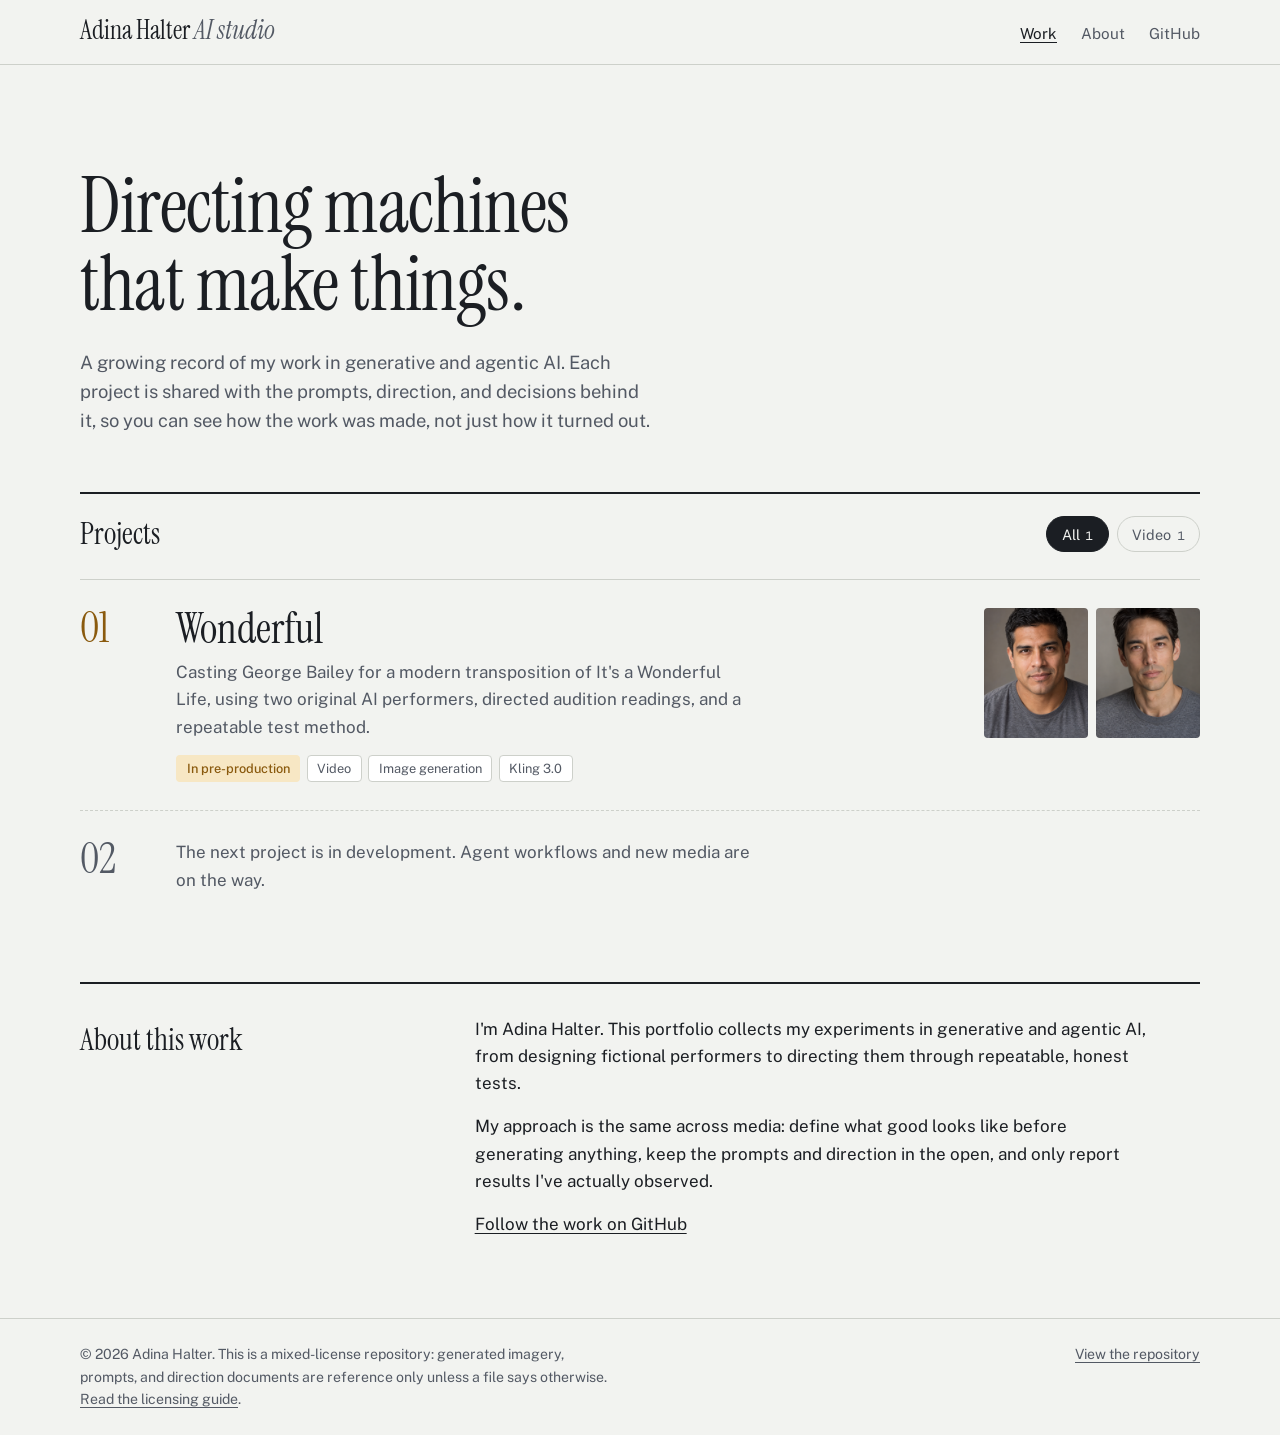
==== index.html @ 60f87af2 "finished Morgan's review, including second AI agent feedback.  corrected index.html and synopses" ====
<!DOCTYPE html>
<html lang="en">
<head>
<meta charset="utf-8">
<meta name="viewport" content="width=device-width, initial-scale=1, viewport-fit=cover">
<title>Adina Halter — Generative and agentic AI</title>
<meta name="description" content="A growing portfolio of generative and agentic AI work by Adina Halter, shared with the prompts, direction, and decisions behind each project.">
<meta name="color-scheme" content="light dark">
<link rel="preconnect" href="https://fonts.googleapis.com">
<link rel="preconnect" href="https://fonts.gstatic.com" crossorigin>
<link href="https://fonts.googleapis.com/css2?family=Instrument+Serif:ital@0;1&family=Public+Sans:wght@400;500;600&display=swap" rel="stylesheet">
<style>
:root {
  --paper: #F2F3F0;
  --paper-raised: #FFFFFF;
  --ink: #1B1E23;
  --graphite: #535964;
  --rule: #CDD0CA;
  --rule-strong: #1B1E23;
  --lamp: #E8B04B;
  --lamp-text: #8A5A0E;
  --lamp-wash: #F7E7C4;
  --night: #121A2B;
  --night-raised: #1C2640;
  --night-rule: #33405E;
  --snow: #EEF1F6;
  --snow-dim: #A9B3C6;
  --focus: #2F5BD3;
  --serif: "Instrument Serif", "Iowan Old Style", Georgia, serif;
  --sans: "Public Sans", "Segoe UI", system-ui, -apple-system, sans-serif;
  --measure: 68ch;
  box-sizing: border-box;
  padding-top: env(safe-area-inset-top, 0px);
  padding-bottom: env(safe-area-inset-bottom, 0px);
}
@media (prefers-color-scheme: dark) {
  :root {
    --paper: #15171B;
    --paper-raised: #1E2126;
    --ink: #ECEDEA;
    --graphite: #A3A8B1;
    --rule: #33373E;
    --rule-strong: #ECEDEA;
    --lamp-text: #F0C06A;
    --lamp-wash: #3A2C12;
    --night: #0B1120;
    --night-raised: #152036;
    --focus: #8AA8FF;
  }
}
/* The night surfaces stay dark in both themes, so they need the light focus colour in both */
.screen, dialog { --focus: #8AA8FF; }
*, *::before, *::after { box-sizing: inherit; }
html { scroll-padding-top: env(safe-area-inset-top, 0px); -webkit-text-size-adjust: 100%; }
body {
  margin: 0;
  background: var(--paper);
  color: var(--ink);
  font-family: var(--sans);
  font-size: 1.0625rem;
  line-height: 1.6;
}
img { max-width: 100%; display: block; }
a { color: inherit; text-decoration-thickness: 1px; text-underline-offset: 3px; }
a:hover { text-decoration-thickness: 2px; }
:focus-visible { outline: 3px solid var(--focus); outline-offset: 3px; border-radius: 2px; }
[tabindex="-1"]:focus { outline: none; }
button { font: inherit; color: inherit; cursor: pointer; }
.sr-only { position: absolute; width: 1px; height: 1px; overflow: hidden; clip: rect(0 0 0 0); white-space: nowrap; }
.skip { position: absolute; left: 1rem; top: -4rem; background: var(--ink); color: var(--paper); padding: .6rem 1rem; z-index: 10; }
.skip:focus { top: 1rem; }

.wrap { width: min(1120px, 100% - 2.5rem); margin-inline: auto; }

/* Masthead */
.masthead { border-bottom: 1px solid var(--rule); }
.masthead .wrap { display: flex; justify-content: space-between; align-items: baseline; gap: 1rem; padding-block: 1.1rem; flex-wrap: wrap; }
.brand { font-family: var(--serif); font-size: 1.6rem; line-height: 1; text-decoration: none; }
.brand span { color: var(--graphite); font-style: italic; }
.masthead nav { display: flex; gap: 1.5rem; font-size: .95rem; }
.masthead nav a { text-decoration: none; color: var(--graphite); }
.masthead nav a:hover, .masthead nav a[aria-current="page"] { color: var(--ink); text-decoration: underline; }

/* Index view */
.intro { padding-block: clamp(3rem, 8vw, 6.5rem) clamp(2rem, 5vw, 3.5rem); display: grid; grid-template-columns: minmax(0, 1fr); gap: 1.5rem; }
.intro h1 {
  font-family: var(--serif); font-weight: 400;
  font-size: clamp(2.6rem, 1.6rem + 4vw, 5.25rem); line-height: 1.02; letter-spacing: -0.01em;
  margin: 0; max-width: 16ch;
}
.intro p { margin: 0; max-width: 52ch; color: var(--graphite); font-size: 1.15rem; }

.toolbar { display: flex; justify-content: space-between; align-items: center; gap: 1rem; flex-wrap: wrap; border-top: 2px solid var(--rule-strong); padding-top: 1rem; }
.toolbar h2 { font-family: var(--serif); font-weight: 400; font-size: 1.9rem; margin: 0; }
.filters { display: flex; flex-wrap: wrap; gap: .5rem; }
.chip {
  border: 1px solid var(--rule); background: transparent; border-radius: 999px;
  padding: .35rem .9rem; font-size: .9rem; color: var(--graphite);
}
.chip:hover { border-color: var(--ink); color: var(--ink); }
.chip[aria-pressed="true"] { background: var(--ink); border-color: var(--ink); color: var(--paper); }
.chip .count { margin-left: .35rem; font-size: .82em; font-variant-numeric: tabular-nums; }

.entries { list-style: none; margin: 1.25rem 0 0; padding: 0; }
.entry { border-top: 1px solid var(--rule); }
.entry-row {
  position: relative;
  display: grid; grid-template-columns: 4.5rem minmax(0, 1fr) 15rem; gap: 1.5rem;
  padding: 1.75rem 0; align-items: start;
}
.entry-link { text-decoration: none; }
.entry-link::after { content: ""; position: absolute; inset: 0; }
.entry-link:focus-visible { outline: none; }
.entry-link:focus-visible::after { outline: 3px solid var(--focus); outline-offset: 4px; border-radius: 4px; }
.entry-num { font-family: var(--serif); font-size: 2.6rem; line-height: 1; color: var(--lamp-text); }
.entry h3 { overflow-wrap: break-word; hyphens: auto; font-family: var(--serif); font-weight: 400; font-size: clamp(1.9rem, 1.5rem + 1.5vw, 2.6rem); line-height: 1.05; margin: 0 0 .5rem; }
.entry-row:hover h3 { text-decoration: underline; text-decoration-thickness: 2px; text-underline-offset: 5px; }
.entry p { margin: 0; max-width: 58ch; color: var(--graphite); }
.tags { display: flex; flex-wrap: wrap; gap: .4rem; margin-top: .9rem; }
.tag { font-size: .8rem; padding: .15rem .6rem; border-radius: 4px; background: var(--paper-raised); border: 1px solid var(--rule); color: var(--graphite); }
.tag.status { background: var(--lamp-wash); border-color: transparent; color: var(--lamp-text); font-weight: 500; }
.entry-thumbs { display: flex; gap: .5rem; justify-content: flex-end; }
.entry-thumbs .thumb { width: 6.5rem; aspect-ratio: 4 / 5; border-radius: 4px; overflow: hidden; background: var(--night); }
.entry-thumbs img { width: 100%; height: 100%; object-fit: cover; }
.entry-open { grid-column: 2; font-size: .95rem; font-weight: 500; }

.entry.upcoming { border-top-style: dashed; }
.upcoming-inner { display: grid; grid-template-columns: 4.5rem minmax(0, 1fr); gap: 1.5rem; padding: 1.75rem 0 2.5rem; color: var(--graphite); }
.upcoming-inner .entry-num { color: var(--graphite); }
.empty { padding: 2.5rem 0; color: var(--graphite); border-top: 1px solid var(--rule); }

.about { border-top: 2px solid var(--rule-strong); margin-top: 3rem; padding-block: 2rem 4rem; display: grid; grid-template-columns: minmax(0, 1fr) minmax(0, 2fr); gap: 2rem; }
.about h2 { font-family: var(--serif); font-weight: 400; font-size: 1.9rem; margin: 0; }
.about p { margin: 0 0 1rem; max-width: var(--measure); }

/* Project view */
.screen { background: var(--night); color: var(--snow); position: relative; overflow: hidden; }
.screen::before {
  content: ""; position: absolute; inset: 0; pointer-events: none;
  background-image: radial-gradient(circle at 20% 30%, rgba(255,255,255,.55) 0 1px, transparent 1.5px),
                    radial-gradient(circle at 70% 60%, rgba(255,255,255,.4) 0 1px, transparent 1.5px),
                    radial-gradient(circle at 45% 80%, rgba(255,255,255,.3) 0 1px, transparent 1.5px);
  background-size: 180px 180px, 240px 240px, 310px 310px;
  /* .3 keeps all hero text at 4.5:1 or better even where it sits on a star dot */
  opacity: .3;
}
@media (prefers-reduced-motion: no-preference) {
  .screen::before { animation: snow 4s ease-out 1 forwards; }
  @keyframes snow { to { background-position: 8px 24px, -6px 30px, 4px 36px; } }
}
.screen .wrap { position: relative; }
.back { display: inline-flex; gap: .4rem; align-items: center; margin-top: 1.5rem; color: var(--snow-dim); text-decoration: none; font-size: .95rem; }
.back:hover { color: var(--snow); text-decoration: underline; }
.premiere { padding-block: clamp(2.5rem, 7vw, 5.5rem) clamp(2.5rem, 6vw, 4.5rem); max-width: 50rem; }
.premiere .status-line { color: var(--lamp); font-size: .95rem; margin: 0 0 1rem; }
.premiere h1 { font-family: var(--serif); font-weight: 400; font-size: clamp(3.5rem, 2rem + 8vw, 8.5rem); line-height: .92; margin: 0 0 1.25rem; letter-spacing: -0.015em; overflow-wrap: break-word; hyphens: auto; }
.premiere .logline { font-family: var(--serif); font-style: italic; font-size: clamp(1.35rem, 1.1rem + 1vw, 1.8rem); line-height: 1.3; margin: 0 0 1.25rem; max-width: 34ch; }
.premiere p { color: var(--snow-dim); max-width: 60ch; margin: 0; }
.actions { display: flex; flex-wrap: wrap; gap: .75rem; margin-top: 2rem; }
.btn { display: inline-flex; align-items: center; gap: .5rem; padding: .7rem 1.2rem; border-radius: 6px; text-decoration: none; font-weight: 500; font-size: .98rem; border: 1px solid transparent; }
.btn.primary { background: var(--lamp); color: #2A1B02; }
.btn.primary:hover { background: #F2C46C; text-decoration: none; }
.btn.ghost { border-color: var(--night-rule); color: var(--snow); }
.btn.ghost:hover { border-color: var(--snow-dim); text-decoration: none; }

.cast { padding-bottom: clamp(3rem, 7vw, 5rem); }
.cast-head { display: flex; justify-content: space-between; align-items: baseline; flex-wrap: wrap; gap: .5rem 1.5rem; border-top: 1px solid var(--night-rule); padding-top: 1.25rem; margin-bottom: 1.5rem; }
.cast-head h2 { font-family: var(--serif); font-weight: 400; font-size: 2rem; margin: 0; }
.cast-head p { margin: 0; color: var(--snow-dim); font-size: .95rem; max-width: 48ch; }
.performers { display: grid; grid-template-columns: repeat(auto-fit, minmax(min(100%, 20rem), 1fr)); gap: 1.5rem; }
.performer { background: var(--night-raised); border-radius: 10px; overflow: hidden; display: grid; grid-template-columns: 11rem minmax(0, 1fr); }
.performer-photo { background: #0A0F1B; border: 0; padding: 0; position: relative; min-height: 14rem; }
.performer-photo img { width: 100%; height: 100%; object-fit: cover; }
.performer-photo .enlarge { position: absolute; right: .5rem; bottom: .5rem; background: rgba(10,15,27,.8); color: var(--snow); font-size: .75rem; padding: .2rem .5rem; border-radius: 4px; }
.initials { width: 100%; height: 100%; display: grid; place-items: center; font-family: var(--serif); font-size: 3rem; color: var(--snow-dim); }
.performer-body { padding: 1.25rem 1.25rem 1.4rem; }
.performer-body h3 { font-family: var(--serif); font-weight: 400; font-size: 1.75rem; margin: 0; line-height: 1.1; }
.performer-body .desc { color: var(--snow-dim); font-size: .92rem; margin: .5rem 0 1rem; }
.performer-body .pf-label { margin: 0 0 .3rem; font-size: .85rem; color: var(--snow-dim); }
.performer-body .pf-objective { margin: 0; padding-left: .9rem; border-left: 2px solid var(--lamp); font-family: var(--serif); font-size: 1.15rem; line-height: 1.35; }
.performer-body .voice { font-size: .85rem; color: var(--snow-dim); margin: 1rem 0 0; }
.lock { display: inline-block; margin-top: .9rem; font-size: .78rem; padding: .15rem .55rem; border-radius: 4px; background: #3A2C12; color: var(--lamp); }

/* Paper sections inside a project */
.section { padding-block: clamp(3rem, 7vw, 5rem) 0; }
.section-head { display: grid; grid-template-columns: minmax(0, 1fr) minmax(0, 2fr); gap: 2rem; border-top: 2px solid var(--rule-strong); padding-top: 1.25rem; margin-bottom: 2rem; }
.section-head h2 { font-family: var(--serif); font-weight: 400; font-size: clamp(1.9rem, 1.5rem + 1.5vw, 2.5rem); line-height: 1.05; margin: 0; }
.section-head p { margin: 0; color: var(--graphite); max-width: var(--measure); }

.tests { display: grid; gap: 2.5rem; }
.test { display: grid; grid-template-columns: minmax(0, 1fr) minmax(0, 2fr); gap: 2rem; }
.test h3 { font-family: var(--serif); font-weight: 400; font-size: 1.6rem; margin: 0 0 .5rem; line-height: 1.1; }
.test-meta { color: var(--graphite); font-size: .92rem; }
.test-meta p { margin: 0 0 .75rem; }
.test-meta strong { color: var(--ink); font-weight: 600; }
.reading { background: var(--paper-raised); border: 1px solid var(--rule); border-radius: 10px; overflow: hidden; }
.switch { display: flex; border-bottom: 1px solid var(--rule); }
.switch button { flex: 1; background: transparent; border: 0; padding: .9rem 1rem; font-weight: 500; color: var(--graphite); border-bottom: 3px solid transparent; }
.switch button[aria-selected="true"] { color: var(--ink); border-bottom-color: var(--lamp-text); font-weight: 600; }
.switch button:hover { color: var(--ink); }
.panel { padding: 1.25rem 1.4rem 1.5rem; }
.panel:focus-visible { outline-offset: -3px; }
.panel .panel-label { margin: 0 0 .3rem; font-size: .85rem; color: var(--graphite); }
.panel .objective { font-family: var(--serif); font-size: 1.3rem; line-height: 1.3; margin: 0 0 1.25rem; }
.beats { list-style: none; margin: 0; padding: 0; }
.beats li { display: grid; grid-template-columns: 5.5rem minmax(0, 1fr); gap: 1rem; padding: .7rem 0; border-top: 1px solid var(--rule); font-size: .97rem; }
.beats .time { color: var(--lamp-text); font-variant-numeric: tabular-nums; font-weight: 500; }
.panel .watch { margin: 1rem 0 0; font-size: .92rem; color: var(--graphite); }
.panel .watch strong { color: var(--ink); }

.pipeline { list-style: none; margin: 0; padding: 0; display: grid; grid-template-columns: repeat(auto-fit, minmax(min(100%, 12rem), 1fr)); gap: 0; border: 1px solid var(--rule); border-radius: 10px; overflow: hidden; background: var(--paper-raised); }
.pipeline li { padding: 1.2rem 1.25rem; border-right: 1px solid var(--rule); position: relative; }
.pipeline li:last-child { border-right: 0; }
.pipeline .state { display: inline-flex; align-items: center; gap: .4rem; font-size: .82rem; font-weight: 500; margin-bottom: .5rem; }
.pipeline .dot { width: .6rem; height: .6rem; border-radius: 50%; border: 2px solid currentColor; }
.pipeline .done .state { color: var(--graphite); }
.pipeline .done .dot { background: currentColor; }
.pipeline .current .state { color: var(--lamp-text); }
.pipeline .current .dot { background: var(--lamp); border-color: var(--lamp); }
.pipeline .next .state { color: var(--graphite); }
.pipeline h3 { font-size: 1rem; font-weight: 600; margin: 0 0 .25rem; }
.pipeline p { margin: 0; font-size: .9rem; color: var(--graphite); }

.files { list-style: none; margin: 0; padding: 0; border-top: 1px solid var(--rule); }
.files li { border-bottom: 1px solid var(--rule); position: relative; display: grid; grid-template-columns: minmax(0, 1fr) auto; gap: 1rem; padding: 1rem 0; align-items: baseline; }
.file-link { text-decoration: none; }
.file-link::after { content: ""; position: absolute; inset: 0; }
.file-link:focus-visible { outline: none; }
.file-link:focus-visible::after { outline: 3px solid var(--focus); outline-offset: 2px; border-radius: 4px; }
.files li:hover .file-name { text-decoration: underline; }
.file-name { font-weight: 500; }
.file-desc { display: block; margin-bottom: 0; color: var(--graphite); font-size: .92rem; margin-top: .15rem; }
.file-type { font-size: .8rem; color: var(--graphite); border: 1px solid var(--rule); border-radius: 4px; padding: .1rem .5rem; white-space: nowrap; }

.note { margin-top: 2rem; padding: 1.1rem 1.25rem; border-left: 3px solid var(--lamp); background: var(--paper-raised); color: var(--graphite); font-size: .95rem; max-width: var(--measure); }
.note strong { color: var(--ink); }

.pager { display: flex; justify-content: space-between; gap: 1rem; flex-wrap: wrap; border-top: 1px solid var(--rule); margin-top: clamp(3rem, 7vw, 5rem); padding-block: 1.5rem 3rem; }
.pager a { text-decoration: none; }
.pager small { display: block; color: var(--graphite); font-size: .85rem; }
.pager span { font-family: var(--serif); font-size: 1.5rem; }
.pager a:hover span { text-decoration: underline; }

footer { border-top: 1px solid var(--rule); color: var(--graphite); font-size: .88rem; }
footer .wrap { padding-block: 1.5rem; display: flex; justify-content: space-between; gap: 1rem; flex-wrap: wrap; }
footer p { margin: 0; max-width: 60ch; }

/* Lightbox */
dialog { border: 0; padding: 0; background: var(--night); color: var(--snow); border-radius: 10px; max-width: min(56rem, 94vw); width: 100%; max-height: calc(100dvh - 2rem); overflow: auto; overscroll-behavior: contain; }
dialog::backdrop { background: rgba(6, 9, 16, .78); }
.lb { display: grid; grid-template-columns: minmax(0, 1fr) minmax(0, 1.1fr); }
.lb-img { background: #0A0F1B; min-height: 20rem; position: sticky; top: 0; align-self: start; }
.lb-img img { width: 100%; height: 100%; object-fit: contain; max-height: 80vh; }
/* The dialog is the only scroller at every size; a nested scroller is hard to reach by keyboard */
.lb-body { padding: 1.5rem 1.5rem 1.75rem; }
.lb-body h2 { font-family: var(--serif); font-weight: 400; font-size: 2rem; margin: 0 2.5rem .75rem 0; }
.lb-body h3 { font-size: .95rem; font-weight: 600; margin: 1.25rem 0 .4rem; }
.lb-body p { margin: 0; color: var(--snow-dim); font-size: .95rem; }
/* Sticky so Close stays in view while the dialog scrolls. Floated with a margin box of zero height
   (.75rem + 2.4rem - 3.15rem) so it takes no layout space. */
.lb-close { position: sticky; top: .75rem; float: right; margin: .75rem .75rem -3.15rem 0; z-index: 2; background: var(--night-raised); border: 1px solid var(--night-rule); color: var(--snow); border-radius: 6px; width: 2.4rem; height: 2.4rem; font-size: 1.3rem; line-height: 1; }

@media (max-width: 820px) {
  .entry-row { grid-template-columns: 3rem minmax(0, 1fr); }
  .entry-thumbs { grid-column: 2; justify-content: flex-start; }
  .entry-num { font-size: 2rem; }
  .upcoming-inner { grid-template-columns: 3rem minmax(0, 1fr); }
  .about, .section-head, .test { grid-template-columns: minmax(0, 1fr); gap: 1rem; }
  .lb { grid-template-columns: minmax(0, 1fr); }
  .lb-img img { max-height: 50vh; }
}
@media (max-width: 480px) {
  .performer { grid-template-columns: minmax(0, 1fr); }
  .performer-photo { aspect-ratio: 4 / 5; }
  .beats li { grid-template-columns: minmax(0, 1fr); gap: .15rem; }
  .masthead nav { gap: 1rem; }
}
@media (max-width: 820px), (max-height: 520px) {
  /* Stacked or short: the image scrolls away normally instead of covering the text */
  .lb-img { min-height: 0; position: static; }
}
@media (forced-colors: active) {
  .chip[aria-pressed="true"],
  .switch button[aria-selected="true"] { forced-color-adjust: none; background: Highlight; color: HighlightText; border-color: Highlight; }
  .switch button { border-bottom-color: Canvas; }
  .entry-link:focus-visible::after { outline-color: Highlight; }
}
@media (prefers-reduced-motion: no-preference) {
  .view-enter { animation: enter .45s ease-out; }
  @keyframes enter { from { opacity: 0; transform: translateY(8px); } to { opacity: 1; transform: none; } }
}
</style>
</head>
<body>
<a class="skip" href="#main">Skip to content</a>

<header class="masthead">
  <div class="wrap">
    <a class="brand" href="#/">Adina Halter <span>AI studio</span></a>
    <nav aria-label="Primary">
      <a href="#/" data-nav="work">Work</a>
      <a href="#/about" data-nav="about">About</a>
      <a href="https://github.com/haltersweb/generative-agentic-ai">GitHub</a>
    </nav>
  </div>
</header>

<main id="main" tabindex="-1"></main>
<p class="sr-only" aria-live="polite" id="filter-status"></p>

<footer>
  <div class="wrap">
    <p>&copy; <span id="year">2026</span> Adina Halter. This is a mixed-license repository: generated imagery, prompts, and direction documents are reference only unless a file says otherwise. <a href="https://github.com/haltersweb/generative-agentic-ai/blob/master/README-LICENSING-SECTION.md">Read the licensing guide</a>.</p>
    <p><a href="https://github.com/haltersweb/generative-agentic-ai">View the repository</a></p>
  </div>
</footer>

<dialog id="lightbox" aria-labelledby="lb-title">
  <button class="lb-close" id="lb-close" aria-label="Close">&times;</button>
  <div class="lb">
    <div class="lb-img" id="lb-img"></div>
    <div class="lb-body">
      <h2 id="lb-title"></h2>
      <p id="lb-desc"></p>
      <h3>Image prompt, condensed</h3>
      <p id="lb-prompt"></p>
      <h3>Status</h3>
      <p id="lb-status"></p>
    </div>
  </div>
</dialog>

<script>
/* ---------------------------------------------------------------
   Portfolio data. To add a project, append an object to PROJECTS.
   Only id, title, medium, summary, and status are required; every
   section of the project page renders only when its data exists.
---------------------------------------------------------------- */
const REPO = "https://github.com/haltersweb/generative-agentic-ai";
const RAW = "https://raw.githubusercontent.com/haltersweb/generative-agentic-ai/master/";
const BLOB = REPO + "/blob/master/";

const PROJECTS = [
  {
    id: "wonderful",
    title: "Wonderful",
    medium: ["Video"],
    tools: ["Image generation", "Kling 3.0"],
    status: "In pre-production",
    started: "September 2026",
    folder: "video/wonderful",
    summary: "Casting George Bailey for a modern transposition of It's a Wonderful Life, using two original AI performers, directed audition readings, and a repeatable test method.",
    logline: "Two invented actors. One impossible role. A casting process built to find out which one can actually act.",
    description: "I designed two fictional performers from scratch, generated their casting headshots, and wrote a director's audition packet that tests each man on the same two scenes: Potter's offer, and the night George breaks his children's models. The goal is to judge performance, not just a pretty frame.",
    castTitle: "The casting call",
    castNote: "Both performers are original fictional designs, not likenesses of real people. Their headshots are candidate references at age 40, and neither is locked yet.",
    performers: [
      {
        name: "Daniel Reyes",
        initials: "DR",
        image: "video/wonderful/daniel-reyes-headshot-v1.png",
        alt: "Casting headshot of Daniel Reyes, an AI-generated fictional performer. A man around 40 with warm medium-brown skin, short thick black hair greying at the temples, heavy dark brows, and dark brown eyes. He has light stubble and a faint closed-mouth smile, and looks straight at the camera. He wears a heather grey crew-neck T-shirt against a plain warm grey backdrop in soft, even light.",
        desc: "Compact and broad-chested, quick and magnetic. A credit union director who could have been a successful entrepreneur.",
        objective: "Let this man finally acknowledge what I am worth.",
        voice: "Middle-low pitch, forward resonance, quick conversational emphasis.",
        prompt: "Photorealistic casting headshot, 85mm at eye level, soft daylight, warm grey backdrop, apparent age exactly 40. Warm medium-brown skin, close-set dark eyes, slightly bent nose, square jaw, silver starting at the temples, one deeper smile crease. Unretouched, a unique invented person."
      },
      {
        name: "Adrian Shaw",
        initials: "AS",
        image: "video/wonderful/adrian-shaw-headshot-v1.png",
        alt: "Casting headshot of Adrian Shaw, an AI-generated fictional performer. A lean man around 40 with light olive skin, high cheekbones, and a narrow, angular jaw with light stubble. His dark hair is tousled and swept back, with a few grey strands at the temples. He has brown almond-shaped eyes under straight dark brows and a neutral, closed-mouth expression. He wears a heather grey crew-neck sweater against a plain grey backdrop in soft, even light.",
        desc: "Lean, with a long neck and contained restless intelligence. A man who expected to become an architect.",
        objective: "Let this offer reopen the future I thought was gone.",
        voice: "Middle pitch, precise consonants, compressed phrase endings when holding back.",
        prompt: "Photorealistic casting headshot, 85mm at eye level, soft daylight, warm grey backdrop, apparent age exactly 40. Light olive skin, high cheekbones, almond eyes under straight brows, subtly uneven angular jaw, stubborn crown, sparse silver at the temples. Attractive but ordinary, never model-perfect."
      }
    ],
    tests: [
      {
        title: "Potter's offer",
        length: "About 60 seconds",
        setting: "George at 34, a glass conference room in daylight. Potter is an off-camera reader; only his hand enters the frame.",
        question: "Does George accept in his head before the handshake, and can his first refusal come before he can explain it?",
        readings: [
          {
            performer: "Daniel Reyes",
            objective: "Let this man finally acknowledge what I am worth.",
            beats: [
              ["0–12s", "Reads the salary twice. A held breath releases. His shoulders settle before the smile arrives."],
              ["12–28s", "Enjoys the offer openly. The near-laugh is involuntary; for a moment he speaks as Potter's equal."],
              ["28–42s", "Asks about Bailey as a practical detail, not a trap. Starts to answer, swallows it, asks for a day."],
              ["42–52s", "Takes the hand with ordinary confidence. The smile drains while contact holds. The first no surprises him."],
              ["52–60s", "The refusals gather speed before conviction catches up."]
            ],
            watch: "Pleasure at being valued, without turning smug. It fails if he's suspicious of Potter from the start."
          },
          {
            performer: "Adrian Shaw",
            objective: "Let this offer reopen the future I thought was gone.",
            beats: [
              ["0–12s", "Reads the figure and goes still for one beat. His eyes lift toward the view, then return."],
              ["12–28s", "At the mention of travel his attention drifts; he's imagining movement. Real delight, not calculation."],
              ["28–42s", "The question about Bailey comes fast, hoping for a solution. The request to talk to Mary is sincere."],
              ["42–52s", "Takes the hand already anticipating the next step. The first no escapes him."],
              ["52–60s", "Holds the hand a fraction too long. The refusals tumble over each other."]
            ],
            watch: "Pleasure has to reach his body. It fails if the offer stays intellectual or the handshake plays as horror."
          }
        ]
      },
      {
        title: "The models",
        length: "50 to 55 seconds",
        setting: "George at 40 on Christmas Eve, just after a hard phone call. A warm living room, one static take, the children off camera.",
        question: "Can his anger become frightening, and can he see its cost in his children's faces without asking us to forgive him?",
        readings: [
          {
            performer: "Daniel Reyes",
            objective: "Make the demands stop for one moment.",
            beats: [
              ["0–9s", "Turns toward the piano too quickly. The second command is far louder than the room needs."],
              ["9–20s", "Raises the newel knob, catches himself late, and sets it down with too much care."],
              ["20–29s", "Clears the shelf of models in one fast sweep, a movement his practical body rarely allows."],
              ["29–42s", "Turns back as if to speak, sees a child's face, and finds nothing to say."],
              ["42–55s", "Takes his coat without meeting Mary's eyes. His apology runs out of breath. He leaves."]
            ],
            watch: "The capable man becomes someone whose next move is uncertain. No self-pity, no rueful charm."
          },
          {
            performer: "Adrian Shaw",
            objective: "Stop the room from exposing the distance between my life and the life I imagined.",
            beats: [
              ["0–9s", "Tries to hold still through the piano. His breath shortens, then the command breaks out at Janie."],
              ["9–20s", "Lifts the knob on an ugly impulse, sees what's in his hand, and sets it down. No clean self-control."],
              ["20–29s", "His eyes find the tower for less than a second. Then the whole shelf goes, with sudden force."],
              ["29–42s", "Watches a fragment settle, looks up, and meets the children's silence. His jaw loosens."],
              ["42–55s", "Attempts a precise apology and can't sustain it. His voice thins on Janie's name. He leaves."]
            ],
            watch: "The danger stays immediate, never tastefully sad. Shame arrives only after the damage."
          }
        ]
      }
    ],
    pipeline: [
      { stage: "Script and concept", state: "done", note: "Modern transposition, director's draft." },
      { stage: "Performer design", state: "done", note: "Two original candidates, headshots at 40." },
      { stage: "Audition direction", state: "done", note: "Four directed readings, adapted for Kling 3.0." },
      { stage: "Age references", state: "current", note: "Age-34 stills for the Potter scene." },
      { stage: "Rendered auditions", state: "next", note: "Three takes per candidate, reviewed side by side." }
    ],
    files: [
      { name: "Audition packet", path: "video/wonderful/audition-packet.md", type: "Markdown", desc: "Full direction for both tests, both performers, and the review questions." },
      { name: "Audition packet for Kling 3.0", path: "video/wonderful/updated-audition-packet-for-Kling-3.md", type: "Markdown", desc: "The same tests rebuilt as image-to-video prompts with settings and reference plans." },
      { name: "Headshot prompts", path: "video/wonderful/headshot-prompts.md", type: "Markdown", desc: "The complete image prompts used to design each performer." },
      { name: "Daniel Reyes headshot", path: "video/wonderful/daniel-reyes-headshot-v1.png", type: "PNG", desc: "Candidate reference, version 1." },
      { name: "Adrian Shaw headshot", path: "video/wonderful/adrian-shaw-headshot-v1.png", type: "PNG", desc: "Candidate reference, version 1." }
    ],
    honesty: "No voice or moving performance has been generated yet. The readings above are direction I've written for the performers, not results I've observed. I'll record what actually happens once the auditions are rendered."
  }
];

/* --------------------------- Helpers --------------------------- */
const main = document.getElementById("main");
const esc = s => String(s).replace(/[&<>"']/g, c => ({ "&": "&amp;", "<": "&lt;", ">": "&gt;", '"': "&quot;", "'": "&#39;" }[c]));
const num = i => String(i + 1).padStart(2, "0");
/* "0–12s" is read as "0 dash 12 s" by some screen readers; give them words */
const spokenTime = t => {
  const m = String(t).match(/^(\d+)\s*[–-]\s*(\d+)\s*s$/);
  return m ? `${m[1]} to ${m[2]} seconds` : t;
};
let lastProjectId = null;
let activeFilter = "All";

/* Images load from the repo when hosted on GitHub Pages, fall back to
   raw.githubusercontent.com when opened locally, then to initials. */
function photo(p, cls = "") {
  return `<img class="${cls}" src="${esc(p.image)}" alt="${esc(p.alt || `Casting headshot of ${p.name}, an AI-generated fictional performer`)}" loading="lazy" decoding="async"
    data-raw="${esc(RAW + p.image)}" data-initials="${esc(p.initials)}" onerror="imgFallback(this)">`;
}
function imgFallback(img) {
  if (img.dataset.raw && img.src !== img.dataset.raw) { img.src = img.dataset.raw; img.dataset.raw = ""; return; }
  const d = document.createElement("div");
  d.className = "initials"; d.setAttribute("aria-hidden", "true"); d.textContent = img.dataset.initials || "";
  img.replaceWith(d);
}

/* ------------------------- Index view -------------------------- */
function renderIndex(focusTarget) {
  const media = ["All", ...new Set(PROJECTS.flatMap(p => p.medium))];
  const list = PROJECTS.map((p, i) => ({ p, i })).filter(({ p }) => activeFilter === "All" || p.medium.includes(activeFilter));

  main.innerHTML = `
    <div class="view-enter">
      <section class="wrap intro" aria-labelledby="intro-title">
        <h1 id="intro-title" tabindex="-1">Directing machines that make things.</h1>
        <p>A growing record of my work in generative and agentic AI. Each project is shared with the prompts, direction, and decisions behind it, so you can see how the work was made, not just how it turned out.</p>
      </section>

      <section class="wrap" aria-labelledby="work-title" id="work">
        <div class="toolbar">
          <h2 id="work-title">Projects</h2>
          <div class="filters" role="group" aria-label="Filter projects by medium">
            ${media.map(m => {
              const n = m === "All" ? PROJECTS.length : PROJECTS.filter(p => p.medium.includes(m)).length;
              return `<button class="chip" data-filter="${esc(m)}" aria-pressed="${m === activeFilter}">${esc(m)}<span class="count"><span class="sr-only">, </span>${n}<span class="sr-only"> ${n === 1 ? "project" : "projects"}</span></span></button>`;
            }).join("")}
          </div>
        </div>
        ${list.length ? `<ol class="entries" role="list">
          ${list.map(({ p, i }) => `
            <li class="entry">
              <div class="entry-row">
                <span class="entry-num" aria-hidden="true">${num(i)}</span>
                <div>
                  <h3><a class="entry-link" href="#/project/${esc(p.id)}">${esc(p.title)}</a></h3>
                  <p>${esc(p.summary)}</p>
                  <div class="tags">
                    <span class="tag status">${esc(p.status)}</span>
                    ${p.medium.map(m => `<span class="tag">${esc(m)}</span>`).join("")}
                    ${(p.tools || []).map(t => `<span class="tag">${esc(t)}</span>`).join("")}
                  </div>
                </div>
                ${p.performers ? `<div class="entry-thumbs" aria-hidden="true">${p.performers.slice(0, 2).map(pf => `<div class="thumb">${photo(pf)}</div>`).join("")}</div>` : "<div></div>"}
              </div>
            </li>`).join("")}
          ${activeFilter === "All" ? `
            <li class="entry upcoming">
              <div class="upcoming-inner">
                <span class="entry-num" aria-hidden="true">${num(PROJECTS.length)}</span>
                <p>The next project is in development. Agent workflows and new media are on the way.</p>
              </div>
            </li>` : ""}
        </ol>` : `<p class="empty">Nothing in this medium yet. <button class="chip" data-filter="All">Show all projects</button></p>`}
      </section>

      <section class="wrap about" id="about" aria-labelledby="about-title">
        <h2 id="about-title">About this work</h2>
        <div>
          <p>I'm Adina Halter. This portfolio collects my experiments in generative and agentic AI, from designing fictional performers to directing them through repeatable, honest tests.</p>
          <p>My approach is the same across media: define what good looks like before generating anything, keep the prompts and direction in the open, and only report results I've actually observed.</p>
          <p><a href="${REPO}">Follow the work on GitHub</a></p>
        </div>
      </section>
    </div>`;

  main.querySelectorAll("[data-filter]").forEach(b => b.addEventListener("click", () => {
    activeFilter = b.dataset.filter;
    renderIndex("filter");
    const shown = activeFilter === "All" ? PROJECTS.length : PROJECTS.filter(p => p.medium.includes(activeFilter)).length;
    document.getElementById("filter-status").textContent =
      `${activeFilter === "All" ? "All projects" : activeFilter}: ${shown} ${shown === 1 ? "project" : "projects"} shown`;
  }));

  document.title = "Adina Halter — Generative and agentic AI";
  setNav(focusTarget === "about" ? "about" : "work");
  if (focusTarget === "filter") {
    const btn = main.querySelector(`[data-filter="${CSS.escape(activeFilter)}"]`);
    if (btn) btn.focus();
  } else if (focusTarget === "return") {
    const from = lastProjectId && main.querySelector(`.entry-link[href="#/project/${CSS.escape(lastProjectId)}"]`);
    if (from) {
      from.focus({ preventScroll: true });
      from.closest(".entry").scrollIntoView({ block: "center" });
    } else {
      window.scrollTo(0, 0);
      document.getElementById("intro-title").focus({ preventScroll: true });
    }
  } else if (focusTarget === "about") {
    document.getElementById("about").scrollIntoView();
    document.getElementById("about-title").setAttribute("tabindex", "-1");
    document.getElementById("about-title").focus({ preventScroll: true });
  }
}

/* ------------------------ Project view ------------------------- */
function renderProject(p) {
  lastProjectId = p.id;
  const i = PROJECTS.indexOf(p);
  const prev = PROJECTS[i - 1], next = PROJECTS[i + 1];

  main.innerHTML = `
    <article class="view-enter" aria-labelledby="project-title">
      <div class="screen">
        <div class="wrap">
          <a class="back" href="#/"><span aria-hidden="true">&larr;</span> All projects</a>
          <header class="premiere">
            <p class="status-line">Project ${num(i)}, ${esc(p.status.toLowerCase())}${p.started ? `, started ${esc(p.started)}` : ""}</p>
            <h1 id="project-title" tabindex="-1">${esc(p.title)}</h1>
            ${p.logline ? `<p class="logline">${esc(p.logline)}</p>` : ""}
            <p>${esc(p.description || p.summary)}</p>
            <div class="actions">
              ${p.tests ? `<a class="btn primary" href="#auditions" data-scroll>See the auditions</a>` : ""}
              ${p.folder ? `<a class="btn ghost" href="${REPO}/tree/master/${esc(p.folder)}">Browse the files on GitHub</a>` : ""}
            </div>
          </header>

          ${p.performers ? `
          <section class="cast" aria-labelledby="cast-title">
            <div class="cast-head">
              <h2 id="cast-title">${esc(p.castTitle || "Cast")}</h2>
              ${p.castNote ? `<p>${esc(p.castNote)}</p>` : ""}
            </div>
            <div class="performers">
              ${p.performers.map((pf, k) => `
                <div class="performer">
                  <button class="performer-photo" data-lightbox="${k}" aria-label="Enlarge headshot and prompt for ${esc(pf.name)}">
                    ${photo(pf)}<span class="enlarge" aria-hidden="true">Enlarge</span>
                  </button>
                  <div class="performer-body">
                    <h3>${esc(pf.name)}</h3>
                    ${pf.alt ? `<p class="sr-only">${esc(pf.alt)}</p>` : ""}
                    <p class="desc">${esc(pf.desc)}</p>
                    <p class="pf-label">Objective</p>
                    <p class="pf-objective">${esc(pf.objective)}</p>
                    ${pf.voice ? `<p class="voice">Proposed voice: ${esc(pf.voice.charAt(0).toLowerCase() + pf.voice.slice(1))}</p>` : ""}
                    <span class="lock">Candidate, not final</span>
                  </div>
                </div>`).join("")}
            </div>
          </section>` : ""}
        </div>
      </div>

      <div class="wrap">
        ${p.tests ? `
        <section class="section" id="auditions" aria-labelledby="auditions-title">
          <div class="section-head">
            <h2 id="auditions-title">The auditions</h2>
            <p>Both performers get the same scenes, camera, light, and timing, so the only variable is the performance. Switch between them to compare how each one is directed.</p>
          </div>
          <div class="tests">
            ${p.tests.map((t, ti) => `
              <div class="test">
                <div class="test-meta">
                  <h3>${esc(t.title)}</h3>
                  <p>${esc(t.length)}</p>
                  <p>${esc(t.setting)}</p>
                  <p><strong>What we're testing:</strong> ${esc(t.question)}</p>
                </div>
                <div class="reading">
                  <div class="switch" role="tablist" aria-label="${esc(t.title)} readings">
                    ${t.readings.map((r, ri) => `<button role="tab" id="tab-${ti}-${ri}" aria-controls="panel-${ti}-${ri}" aria-selected="${ri === 0}" tabindex="${ri === 0 ? 0 : -1}">${esc(r.performer)}</button>`).join("")}
                  </div>
                  ${t.readings.map((r, ri) => `
                    <div class="panel" role="tabpanel" id="panel-${ti}-${ri}" aria-labelledby="tab-${ti}-${ri}" tabindex="0" ${ri === 0 ? "" : "hidden"}>
                      <p class="panel-label">Objective for ${esc(r.performer)}</p>
                      <p class="objective">${esc(r.objective)}</p>
                      <ol class="beats" role="list">
                        ${r.beats.map(([time, text]) => `<li><span class="time"><span aria-hidden="true">${esc(time)}</span><span class="sr-only">${esc(spokenTime(time))}</span></span><span>${esc(text)}</span></li>`).join("")}
                      </ol>
                      ${r.watch ? `<p class="watch"><strong>Watch for:</strong> ${esc(r.watch)}</p>` : ""}
                    </div>`).join("")}
                </div>
              </div>`).join("")}
          </div>
          ${p.honesty ? `<p class="note"><strong>Where this stands:</strong> ${esc(p.honesty)}</p>` : ""}
        </section>` : ""}

        ${p.pipeline ? `
        <section class="section" aria-labelledby="progress-title">
          <div class="section-head">
            <h2 id="progress-title">Progress</h2>
            <p>What's finished, what's underway, and what comes next.</p>
          </div>
          <ol class="pipeline" role="list">
            ${p.pipeline.map(s => `
              <li class="${esc(s.state)}">
                <span class="state"><span class="dot" aria-hidden="true"></span>${s.state === "done" ? "Done" : s.state === "current" ? "In progress" : "Up next"}</span>
                <h3>${esc(s.stage)}</h3>
                <p>${esc(s.note)}</p>
              </li>`).join("")}
          </ol>
        </section>` : ""}

        ${p.files ? `
        <section class="section" aria-labelledby="files-title">
          <div class="section-head">
            <h2 id="files-title">Process files</h2>
            <p>The working documents behind this project, open on GitHub. They're shared for reference; please check the licensing guide before reusing anything.</p>
          </div>
          <ul class="files" role="list">
            ${p.files.map(f => `
              <li>
                <div>
                  <a class="file-link" href="${BLOB}${esc(f.path)}"><span class="file-name">${esc(f.name)}</span><span class="sr-only">, ${esc(f.type)}</span></a>
                  <p class="file-desc">${esc(f.desc)}</p>
                </div>
                <span class="file-type" aria-hidden="true">${esc(f.type)}</span>
              </li>`).join("")}
          </ul>
        </section>` : ""}

        <nav class="pager" aria-label="More projects">
          ${prev ? `<a href="#/project/${esc(prev.id)}"><small>Previous project</small><span>${esc(prev.title)}</span></a>` : `<a href="#/"><small>Back to</small><span>All projects</span></a>`}
          ${next ? `<a href="#/project/${esc(next.id)}" style="text-align:right"><small>Next project</small><span>${esc(next.title)}</span></a>` : `<a href="${REPO}" style="text-align:right"><small>More on the way</small><span>Follow on GitHub</span></a>`}
        </nav>
      </div>
    </article>`;

  /* Tabs with arrow-key support */
  main.querySelectorAll('[role="tablist"]').forEach(list => {
    const tabs = [...list.querySelectorAll('[role="tab"]')];
    const select = t => {
      tabs.forEach(x => {
        const on = x === t;
        x.setAttribute("aria-selected", on); x.tabIndex = on ? 0 : -1;
        document.getElementById(x.getAttribute("aria-controls")).hidden = !on;
      });
    };
    tabs.forEach((t, k) => {
      t.addEventListener("click", () => select(t));
      t.addEventListener("keydown", e => {
        let n;
        if (e.key === "ArrowRight") n = tabs[(k + 1) % tabs.length];
        else if (e.key === "ArrowLeft") n = tabs[(k - 1 + tabs.length) % tabs.length];
        else if (e.key === "Home") n = tabs[0];
        else if (e.key === "End") n = tabs[tabs.length - 1];
        else return;
        e.preventDefault();
        select(n); n.focus();
      });
    });
  });

  main.querySelectorAll("[data-scroll]").forEach(a => a.addEventListener("click", e => {
    e.preventDefault();
    const target = document.getElementById(a.getAttribute("href").slice(1));
    const heading = target.querySelector("h2") || target;
    heading.tabIndex = -1;
    target.scrollIntoView({ behavior: matchMedia("(prefers-reduced-motion: reduce)").matches ? "auto" : "smooth" });
    heading.focus({ preventScroll: true });
  }));

  main.querySelectorAll("[data-lightbox]").forEach(b => b.addEventListener("click", () => openLightbox(p.performers[+b.dataset.lightbox], b)));

  document.title = `${p.title} — Adina Halter`;
  setNav("work");
  window.scrollTo(0, 0);
  document.getElementById("project-title").focus({ preventScroll: true });
}

/* -------------------------- Lightbox --------------------------- */
const lb = document.getElementById("lightbox");
let lbReturn = null;
function openLightbox(pf, opener) {
  lbReturn = opener;
  document.getElementById("lb-img").innerHTML = photo(pf);
  document.getElementById("lb-title").textContent = pf.name;
  document.getElementById("lb-desc").textContent = pf.desc;
  document.getElementById("lb-prompt").textContent = pf.prompt || "";
  document.getElementById("lb-status").textContent = "An original fictional AI performer. This headshot is a candidate reference and has not been approved as a final identity.";
  lb.showModal();
}
document.getElementById("lb-close").addEventListener("click", () => lb.close());
lb.addEventListener("click", e => { if (e.target === lb) lb.close(); });
lb.addEventListener("close", () => { if (lbReturn) lbReturn.focus(); });

/* --------------------------- Router ---------------------------- */
function setNav(which) {
  document.querySelectorAll("[data-nav]").forEach(a => {
    if (a.dataset.nav === which) a.setAttribute("aria-current", "page"); else a.removeAttribute("aria-current");
  });
}
let firstRoute = true;
function route() {
  const hash = location.hash || "#/";
  /* In-page anchors (#main, #auditions) are not routes. Without this, the skip link
     re-rendered the index and threw the reader off the project page. */
  if (!hash.startsWith("#/")) { if (firstRoute) renderIndex(); return; }
  const m = hash.match(/^#\/project\/([\w-]+)/);
  if (m) {
    const p = PROJECTS.find(x => x.id === m[1]);
    if (p) return renderProject(p);
  }
  if (hash === "#/about") return renderIndex("about");
  renderIndex(firstRoute ? undefined : "return");
}
window.addEventListener("hashchange", () => { firstRoute = false; route(); });
document.querySelector(".skip").addEventListener("click", e => {
  e.preventDefault();
  main.focus();
});
document.getElementById("year").textContent = new Date().getFullYear();
route();
</script>
</body>
</html>
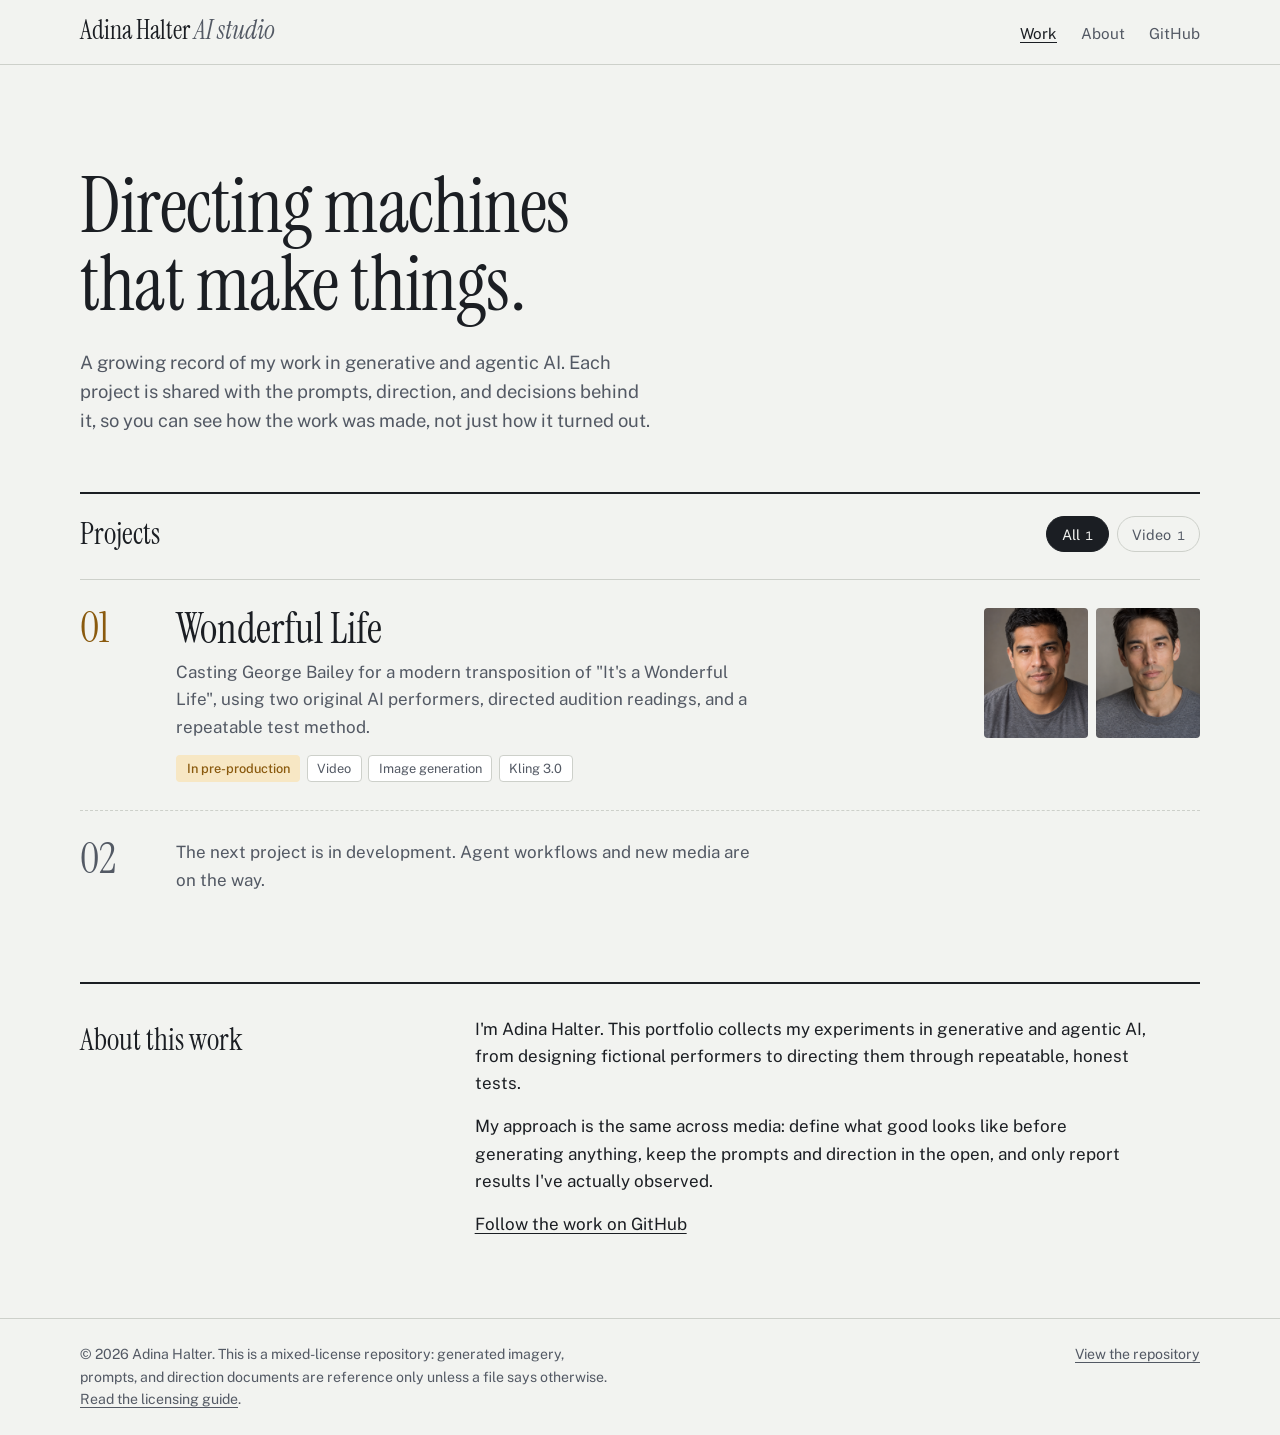
==== commit 3a6ad733: "fixed more text" ====
--- a/index.html
+++ b/index.html
@@ -343,15 +343,15 @@
 const PROJECTS = [
   {
     id: "wonderful",
-    title: "Wonderful",
+    title: "Wonderful Life",
     medium: ["Video"],
     tools: ["Image generation", "Kling 3.0"],
     status: "In pre-production",
     started: "September 2026",
     folder: "video/wonderful",
-    summary: "Casting George Bailey for a modern transposition of It's a Wonderful Life, using two original AI performers, directed audition readings, and a repeatable test method.",
-    logline: "Two invented actors. One impossible role. A casting process built to find out which one can actually act.",
-    description: "I designed two fictional performers from scratch, generated their casting headshots, and wrote a director's audition packet that tests each man on the same two scenes: Potter's offer, and the night George breaks his children's models. The goal is to judge performance, not just a pretty frame.",
+    summary: "Casting George Bailey for a modern transposition of \"It's a Wonderful Life\", using two original AI performers, directed audition readings, and a repeatable test method.",
+    logline: "Two invented actors. One difficult role in the holiday classic \"It's a Wonderful Life\". A casting process built to find out which one can nail it.",
+    description: "My agentic casting director, Eva, designed two fictional performers from scratch, generated their casting headshots, and wrote a director's audition packet that tests each man on the same two scenes: Potter's offer, and the night George breaks his children's models. The goal is to judge performance, not just a pretty frame.",
     castTitle: "The casting call",
     castNote: "Both performers are original fictional designs, not likenesses of real people. Their headshots are candidate references at age 40, and neither is locked yet.",
     performers: [
@@ -361,7 +361,7 @@
         image: "video/wonderful/daniel-reyes-headshot-v1.png",
         alt: "Casting headshot of Daniel Reyes, an AI-generated fictional performer. A man around 40 with warm medium-brown skin, short thick black hair greying at the temples, heavy dark brows, and dark brown eyes. He has light stubble and a faint closed-mouth smile, and looks straight at the camera. He wears a heather grey crew-neck T-shirt against a plain warm grey backdrop in soft, even light.",
         desc: "Compact and broad-chested, quick and magnetic. A credit union director who could have been a successful entrepreneur.",
-        objective: "Let this man finally acknowledge what I am worth.",
+        objective: "Wants the world to acknowledge his value.",
         voice: "Middle-low pitch, forward resonance, quick conversational emphasis.",
         prompt: "Photorealistic casting headshot, 85mm at eye level, soft daylight, warm grey backdrop, apparent age exactly 40. Warm medium-brown skin, close-set dark eyes, slightly bent nose, square jaw, silver starting at the temples, one deeper smile crease. Unretouched, a unique invented person."
       },
@@ -371,7 +371,7 @@
         image: "video/wonderful/adrian-shaw-headshot-v1.png",
         alt: "Casting headshot of Adrian Shaw, an AI-generated fictional performer. A lean man around 40 with light olive skin, high cheekbones, and a narrow, angular jaw with light stubble. His dark hair is tousled and swept back, with a few grey strands at the temples. He has brown almond-shaped eyes under straight dark brows and a neutral, closed-mouth expression. He wears a heather grey crew-neck sweater against a plain grey backdrop in soft, even light.",
         desc: "Lean, with a long neck and contained restless intelligence. A man who expected to become an architect.",
-        objective: "Let this offer reopen the future I thought was gone.",
+        objective: "Wants a life that feels commensurate with his promise.",
         voice: "Middle pitch, precise consonants, compressed phrase endings when holding back.",
         prompt: "Photorealistic casting headshot, 85mm at eye level, soft daylight, warm grey backdrop, apparent age exactly 40. Light olive skin, high cheekbones, almond eyes under straight brows, subtly uneven angular jaw, stubborn crown, sparse silver at the temples. Attractive but ordinary, never model-perfect."
       }
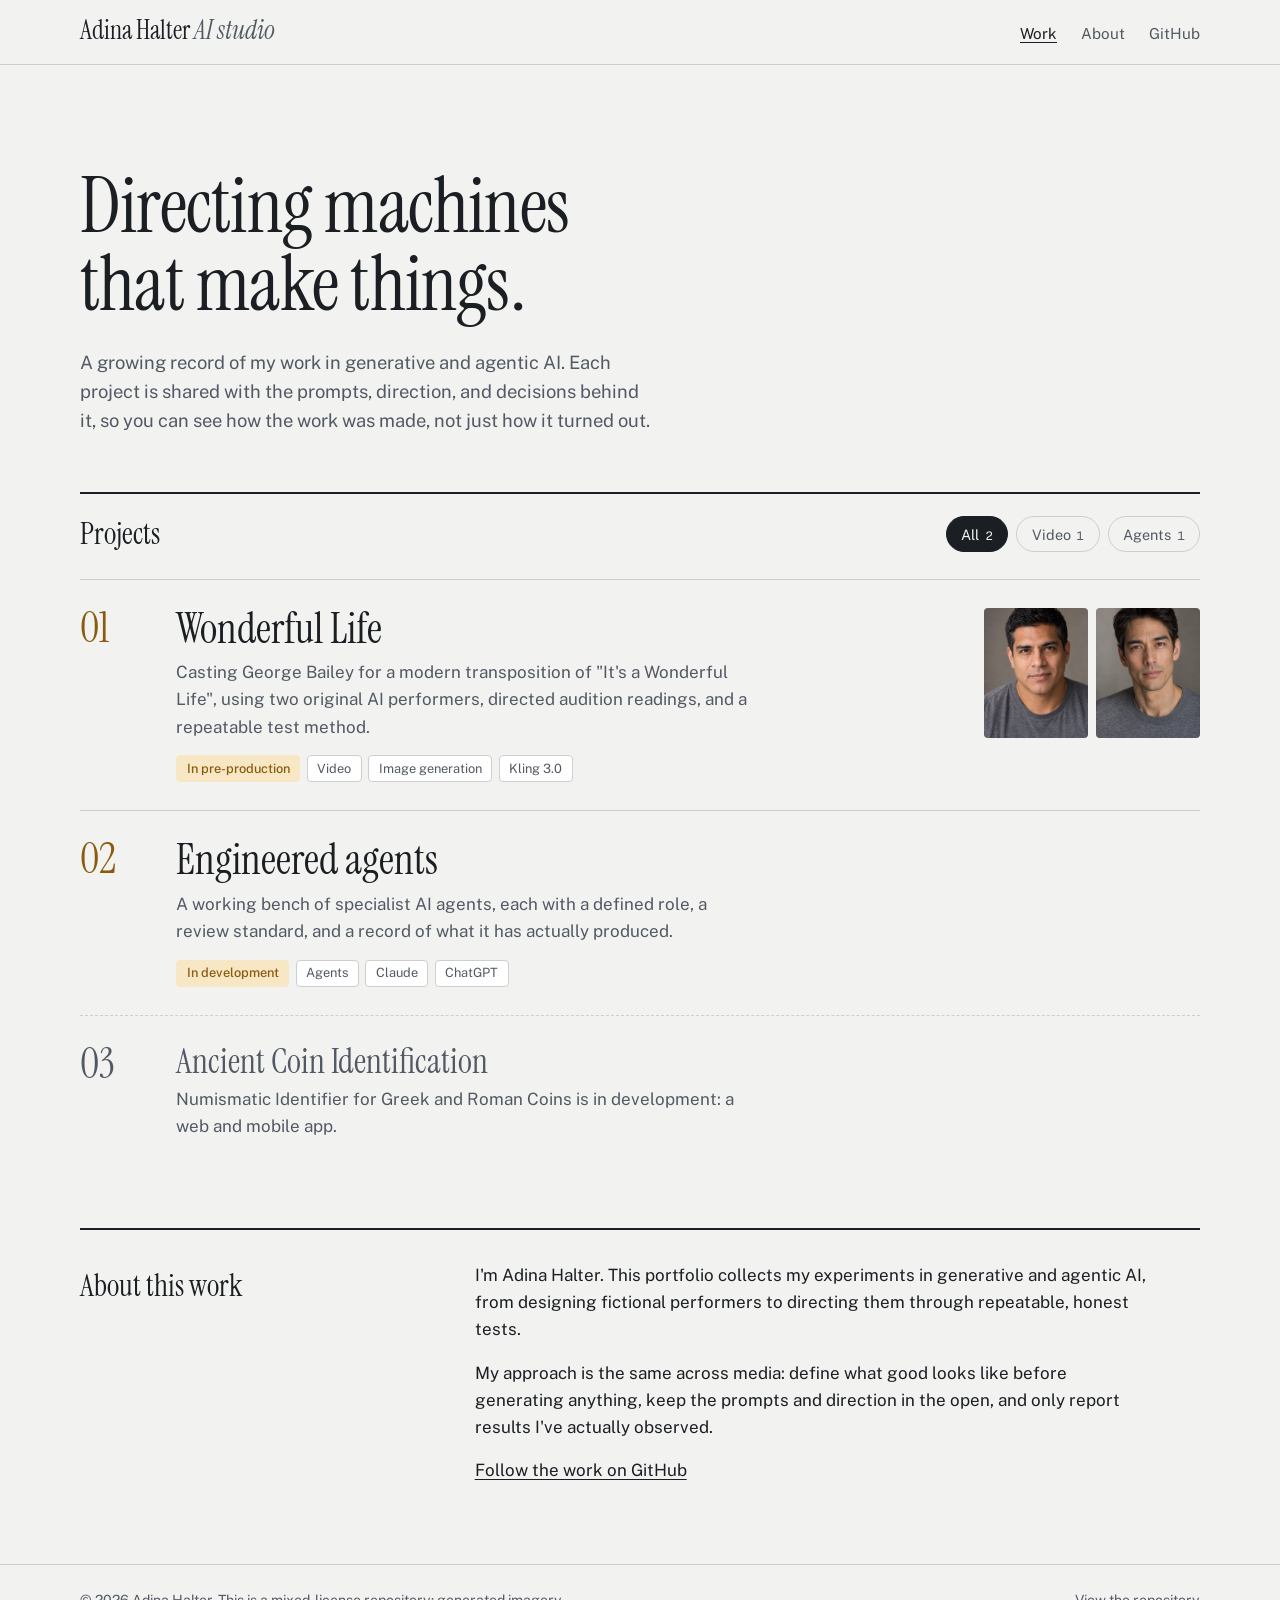
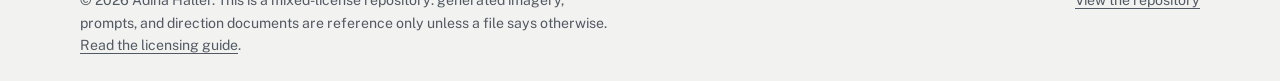
==== commit 2c6665c7: "trying to update index again since it didnt go through for some reason" ====
--- a/index.html
+++ b/index.html
@@ -9,291 +9,11 @@
 <link rel="preconnect" href="https://fonts.googleapis.com">
 <link rel="preconnect" href="https://fonts.gstatic.com" crossorigin>
 <link href="https://fonts.googleapis.com/css2?family=Instrument+Serif:ital@0;1&family=Public+Sans:wght@400;500;600&display=swap" rel="stylesheet">
-<style>
-:root {
-  --paper: #F2F3F0;
-  --paper-raised: #FFFFFF;
-  --ink: #1B1E23;
-  --graphite: #535964;
-  --rule: #CDD0CA;
-  --rule-strong: #1B1E23;
-  --lamp: #E8B04B;
-  --lamp-text: #8A5A0E;
-  --lamp-wash: #F7E7C4;
-  --night: #121A2B;
-  --night-raised: #1C2640;
-  --night-rule: #33405E;
-  --snow: #EEF1F6;
-  --snow-dim: #A9B3C6;
-  --focus: #2F5BD3;
-  --serif: "Instrument Serif", "Iowan Old Style", Georgia, serif;
-  --sans: "Public Sans", "Segoe UI", system-ui, -apple-system, sans-serif;
-  --measure: 68ch;
-  box-sizing: border-box;
-  padding-top: env(safe-area-inset-top, 0px);
-  padding-bottom: env(safe-area-inset-bottom, 0px);
-}
-@media (prefers-color-scheme: dark) {
-  :root {
-    --paper: #15171B;
-    --paper-raised: #1E2126;
-    --ink: #ECEDEA;
-    --graphite: #A3A8B1;
-    --rule: #33373E;
-    --rule-strong: #ECEDEA;
-    --lamp-text: #F0C06A;
-    --lamp-wash: #3A2C12;
-    --night: #0B1120;
-    --night-raised: #152036;
-    --focus: #8AA8FF;
-  }
-}
-/* The night surfaces stay dark in both themes, so they need the light focus colour in both */
-.screen, dialog { --focus: #8AA8FF; }
-*, *::before, *::after { box-sizing: inherit; }
-html { scroll-padding-top: env(safe-area-inset-top, 0px); -webkit-text-size-adjust: 100%; }
-body {
-  margin: 0;
-  background: var(--paper);
-  color: var(--ink);
-  font-family: var(--sans);
-  font-size: 1.0625rem;
-  line-height: 1.6;
-}
-img { max-width: 100%; display: block; }
-a { color: inherit; text-decoration-thickness: 1px; text-underline-offset: 3px; }
-a:hover { text-decoration-thickness: 2px; }
-:focus-visible { outline: 3px solid var(--focus); outline-offset: 3px; border-radius: 2px; }
-[tabindex="-1"]:focus { outline: none; }
-button { font: inherit; color: inherit; cursor: pointer; }
-.sr-only { position: absolute; width: 1px; height: 1px; overflow: hidden; clip: rect(0 0 0 0); white-space: nowrap; }
-.skip { position: absolute; left: 1rem; top: -4rem; background: var(--ink); color: var(--paper); padding: .6rem 1rem; z-index: 10; }
-.skip:focus { top: 1rem; }
-
-.wrap { width: min(1120px, 100% - 2.5rem); margin-inline: auto; }
-
-/* Masthead */
-.masthead { border-bottom: 1px solid var(--rule); }
-.masthead .wrap { display: flex; justify-content: space-between; align-items: baseline; gap: 1rem; padding-block: 1.1rem; flex-wrap: wrap; }
-.brand { font-family: var(--serif); font-size: 1.6rem; line-height: 1; text-decoration: none; }
-.brand span { color: var(--graphite); font-style: italic; }
-.masthead nav { display: flex; gap: 1.5rem; font-size: .95rem; }
-.masthead nav a { text-decoration: none; color: var(--graphite); }
-.masthead nav a:hover, .masthead nav a[aria-current="page"] { color: var(--ink); text-decoration: underline; }
-
-/* Index view */
-.intro { padding-block: clamp(3rem, 8vw, 6.5rem) clamp(2rem, 5vw, 3.5rem); display: grid; grid-template-columns: minmax(0, 1fr); gap: 1.5rem; }
-.intro h1 {
-  font-family: var(--serif); font-weight: 400;
-  font-size: clamp(2.6rem, 1.6rem + 4vw, 5.25rem); line-height: 1.02; letter-spacing: -0.01em;
-  margin: 0; max-width: 16ch;
-}
-.intro p { margin: 0; max-width: 52ch; color: var(--graphite); font-size: 1.15rem; }
-
-.toolbar { display: flex; justify-content: space-between; align-items: center; gap: 1rem; flex-wrap: wrap; border-top: 2px solid var(--rule-strong); padding-top: 1rem; }
-.toolbar h2 { font-family: var(--serif); font-weight: 400; font-size: 1.9rem; margin: 0; }
-.filters { display: flex; flex-wrap: wrap; gap: .5rem; }
-.chip {
-  border: 1px solid var(--rule); background: transparent; border-radius: 999px;
-  padding: .35rem .9rem; font-size: .9rem; color: var(--graphite);
-}
-.chip:hover { border-color: var(--ink); color: var(--ink); }
-.chip[aria-pressed="true"] { background: var(--ink); border-color: var(--ink); color: var(--paper); }
-.chip .count { margin-left: .35rem; font-size: .82em; font-variant-numeric: tabular-nums; }
-
-.entries { list-style: none; margin: 1.25rem 0 0; padding: 0; }
-.entry { border-top: 1px solid var(--rule); }
-.entry-row {
-  position: relative;
-  display: grid; grid-template-columns: 4.5rem minmax(0, 1fr) 15rem; gap: 1.5rem;
-  padding: 1.75rem 0; align-items: start;
-}
-.entry-link { text-decoration: none; }
-.entry-link::after { content: ""; position: absolute; inset: 0; }
-.entry-link:focus-visible { outline: none; }
-.entry-link:focus-visible::after { outline: 3px solid var(--focus); outline-offset: 4px; border-radius: 4px; }
-.entry-num { font-family: var(--serif); font-size: 2.6rem; line-height: 1; color: var(--lamp-text); }
-.entry h3 { overflow-wrap: break-word; hyphens: auto; font-family: var(--serif); font-weight: 400; font-size: clamp(1.9rem, 1.5rem + 1.5vw, 2.6rem); line-height: 1.05; margin: 0 0 .5rem; }
-.entry-row:hover h3 { text-decoration: underline; text-decoration-thickness: 2px; text-underline-offset: 5px; }
-.entry p { margin: 0; max-width: 58ch; color: var(--graphite); }
-.tags { display: flex; flex-wrap: wrap; gap: .4rem; margin-top: .9rem; }
-.tag { font-size: .8rem; padding: .15rem .6rem; border-radius: 4px; background: var(--paper-raised); border: 1px solid var(--rule); color: var(--graphite); }
-.tag.status { background: var(--lamp-wash); border-color: transparent; color: var(--lamp-text); font-weight: 500; }
-.entry-thumbs { display: flex; gap: .5rem; justify-content: flex-end; }
-.entry-thumbs .thumb { width: 6.5rem; aspect-ratio: 4 / 5; border-radius: 4px; overflow: hidden; background: var(--night); }
-.entry-thumbs img { width: 100%; height: 100%; object-fit: cover; }
-.entry-open { grid-column: 2; font-size: .95rem; font-weight: 500; }
-
-.entry.upcoming { border-top-style: dashed; }
-.upcoming-inner { display: grid; grid-template-columns: 4.5rem minmax(0, 1fr); gap: 1.5rem; padding: 1.75rem 0 2.5rem; color: var(--graphite); }
-.upcoming-inner .entry-num { color: var(--graphite); }
-.empty { padding: 2.5rem 0; color: var(--graphite); border-top: 1px solid var(--rule); }
-
-.about { border-top: 2px solid var(--rule-strong); margin-top: 3rem; padding-block: 2rem 4rem; display: grid; grid-template-columns: minmax(0, 1fr) minmax(0, 2fr); gap: 2rem; }
-.about h2 { font-family: var(--serif); font-weight: 400; font-size: 1.9rem; margin: 0; }
-.about p { margin: 0 0 1rem; max-width: var(--measure); }
-
-/* Project view */
-.screen { background: var(--night); color: var(--snow); position: relative; overflow: hidden; }
-.screen::before {
-  content: ""; position: absolute; inset: 0; pointer-events: none;
-  background-image: radial-gradient(circle at 20% 30%, rgba(255,255,255,.55) 0 1px, transparent 1.5px),
-                    radial-gradient(circle at 70% 60%, rgba(255,255,255,.4) 0 1px, transparent 1.5px),
-                    radial-gradient(circle at 45% 80%, rgba(255,255,255,.3) 0 1px, transparent 1.5px);
-  background-size: 180px 180px, 240px 240px, 310px 310px;
-  /* .3 keeps all hero text at 4.5:1 or better even where it sits on a star dot */
-  opacity: .3;
-}
-@media (prefers-reduced-motion: no-preference) {
-  .screen::before { animation: snow 4s ease-out 1 forwards; }
-  @keyframes snow { to { background-position: 8px 24px, -6px 30px, 4px 36px; } }
-}
-.screen .wrap { position: relative; }
-.back { display: inline-flex; gap: .4rem; align-items: center; margin-top: 1.5rem; color: var(--snow-dim); text-decoration: none; font-size: .95rem; }
-.back:hover { color: var(--snow); text-decoration: underline; }
-.premiere { padding-block: clamp(2.5rem, 7vw, 5.5rem) clamp(2.5rem, 6vw, 4.5rem); max-width: 50rem; }
-.premiere .status-line { color: var(--lamp); font-size: .95rem; margin: 0 0 1rem; }
-.premiere h1 { font-family: var(--serif); font-weight: 400; font-size: clamp(3.5rem, 2rem + 8vw, 8.5rem); line-height: .92; margin: 0 0 1.25rem; letter-spacing: -0.015em; overflow-wrap: break-word; hyphens: auto; }
-.premiere .logline { font-family: var(--serif); font-style: italic; font-size: clamp(1.35rem, 1.1rem + 1vw, 1.8rem); line-height: 1.3; margin: 0 0 1.25rem; max-width: 34ch; }
-.premiere p { color: var(--snow-dim); max-width: 60ch; margin: 0; }
-.actions { display: flex; flex-wrap: wrap; gap: .75rem; margin-top: 2rem; }
-.btn { display: inline-flex; align-items: center; gap: .5rem; padding: .7rem 1.2rem; border-radius: 6px; text-decoration: none; font-weight: 500; font-size: .98rem; border: 1px solid transparent; }
-.btn.primary { background: var(--lamp); color: #2A1B02; }
-.btn.primary:hover { background: #F2C46C; text-decoration: none; }
-.btn.ghost { border-color: var(--night-rule); color: var(--snow); }
-.btn.ghost:hover { border-color: var(--snow-dim); text-decoration: none; }
-
-.cast { padding-bottom: clamp(3rem, 7vw, 5rem); }
-.cast-head { display: flex; justify-content: space-between; align-items: baseline; flex-wrap: wrap; gap: .5rem 1.5rem; border-top: 1px solid var(--night-rule); padding-top: 1.25rem; margin-bottom: 1.5rem; }
-.cast-head h2 { font-family: var(--serif); font-weight: 400; font-size: 2rem; margin: 0; }
-.cast-head p { margin: 0; color: var(--snow-dim); font-size: .95rem; max-width: 48ch; }
-.performers { display: grid; grid-template-columns: repeat(auto-fit, minmax(min(100%, 20rem), 1fr)); gap: 1.5rem; }
-.performer { background: var(--night-raised); border-radius: 10px; overflow: hidden; display: grid; grid-template-columns: 11rem minmax(0, 1fr); }
-.performer-photo { background: #0A0F1B; border: 0; padding: 0; position: relative; min-height: 14rem; }
-.performer-photo img { width: 100%; height: 100%; object-fit: cover; }
-.performer-photo .enlarge { position: absolute; right: .5rem; bottom: .5rem; background: rgba(10,15,27,.8); color: var(--snow); font-size: .75rem; padding: .2rem .5rem; border-radius: 4px; }
-.initials { width: 100%; height: 100%; display: grid; place-items: center; font-family: var(--serif); font-size: 3rem; color: var(--snow-dim); }
-.performer-body { padding: 1.25rem 1.25rem 1.4rem; }
-.performer-body h3 { font-family: var(--serif); font-weight: 400; font-size: 1.75rem; margin: 0; line-height: 1.1; }
-.performer-body .desc { color: var(--snow-dim); font-size: .92rem; margin: .5rem 0 1rem; }
-.performer-body .pf-label { margin: 0 0 .3rem; font-size: .85rem; color: var(--snow-dim); }
-.performer-body .pf-objective { margin: 0; padding-left: .9rem; border-left: 2px solid var(--lamp); font-family: var(--serif); font-size: 1.15rem; line-height: 1.35; }
-.performer-body .voice { font-size: .85rem; color: var(--snow-dim); margin: 1rem 0 0; }
-.lock { display: inline-block; margin-top: .9rem; font-size: .78rem; padding: .15rem .55rem; border-radius: 4px; background: #3A2C12; color: var(--lamp); }
-
-/* Paper sections inside a project */
-.section { padding-block: clamp(3rem, 7vw, 5rem) 0; }
-.section-head { display: grid; grid-template-columns: minmax(0, 1fr) minmax(0, 2fr); gap: 2rem; border-top: 2px solid var(--rule-strong); padding-top: 1.25rem; margin-bottom: 2rem; }
-.section-head h2 { font-family: var(--serif); font-weight: 400; font-size: clamp(1.9rem, 1.5rem + 1.5vw, 2.5rem); line-height: 1.05; margin: 0; }
-.section-head p { margin: 0; color: var(--graphite); max-width: var(--measure); }
-
-.tests { display: grid; gap: 2.5rem; }
-.test { display: grid; grid-template-columns: minmax(0, 1fr) minmax(0, 2fr); gap: 2rem; }
-.test h3 { font-family: var(--serif); font-weight: 400; font-size: 1.6rem; margin: 0 0 .5rem; line-height: 1.1; }
-.test-meta { color: var(--graphite); font-size: .92rem; }
-.test-meta p { margin: 0 0 .75rem; }
-.test-meta strong { color: var(--ink); font-weight: 600; }
-.reading { background: var(--paper-raised); border: 1px solid var(--rule); border-radius: 10px; overflow: hidden; }
-.switch { display: flex; border-bottom: 1px solid var(--rule); }
-.switch button { flex: 1; background: transparent; border: 0; padding: .9rem 1rem; font-weight: 500; color: var(--graphite); border-bottom: 3px solid transparent; }
-.switch button[aria-selected="true"] { color: var(--ink); border-bottom-color: var(--lamp-text); font-weight: 600; }
-.switch button:hover { color: var(--ink); }
-.panel { padding: 1.25rem 1.4rem 1.5rem; }
-.panel:focus-visible { outline-offset: -3px; }
-.panel .panel-label { margin: 0 0 .3rem; font-size: .85rem; color: var(--graphite); }
-.panel .objective { font-family: var(--serif); font-size: 1.3rem; line-height: 1.3; margin: 0 0 1.25rem; }
-.beats { list-style: none; margin: 0; padding: 0; }
-.beats li { display: grid; grid-template-columns: 5.5rem minmax(0, 1fr); gap: 1rem; padding: .7rem 0; border-top: 1px solid var(--rule); font-size: .97rem; }
-.beats .time { color: var(--lamp-text); font-variant-numeric: tabular-nums; font-weight: 500; }
-.panel .watch { margin: 1rem 0 0; font-size: .92rem; color: var(--graphite); }
-.panel .watch strong { color: var(--ink); }
-
-.pipeline { list-style: none; margin: 0; padding: 0; display: grid; grid-template-columns: repeat(auto-fit, minmax(min(100%, 12rem), 1fr)); gap: 0; border: 1px solid var(--rule); border-radius: 10px; overflow: hidden; background: var(--paper-raised); }
-.pipeline li { padding: 1.2rem 1.25rem; border-right: 1px solid var(--rule); position: relative; }
-.pipeline li:last-child { border-right: 0; }
-.pipeline .state { display: inline-flex; align-items: center; gap: .4rem; font-size: .82rem; font-weight: 500; margin-bottom: .5rem; }
-.pipeline .dot { width: .6rem; height: .6rem; border-radius: 50%; border: 2px solid currentColor; }
-.pipeline .done .state { color: var(--graphite); }
-.pipeline .done .dot { background: currentColor; }
-.pipeline .current .state { color: var(--lamp-text); }
-.pipeline .current .dot { background: var(--lamp); border-color: var(--lamp); }
-.pipeline .next .state { color: var(--graphite); }
-.pipeline h3 { font-size: 1rem; font-weight: 600; margin: 0 0 .25rem; }
-.pipeline p { margin: 0; font-size: .9rem; color: var(--graphite); }
-
-.files { list-style: none; margin: 0; padding: 0; border-top: 1px solid var(--rule); }
-.files li { border-bottom: 1px solid var(--rule); position: relative; display: grid; grid-template-columns: minmax(0, 1fr) auto; gap: 1rem; padding: 1rem 0; align-items: baseline; }
-.file-link { text-decoration: none; }
-.file-link::after { content: ""; position: absolute; inset: 0; }
-.file-link:focus-visible { outline: none; }
-.file-link:focus-visible::after { outline: 3px solid var(--focus); outline-offset: 2px; border-radius: 4px; }
-.files li:hover .file-name { text-decoration: underline; }
-.file-name { font-weight: 500; }
-.file-desc { display: block; margin-bottom: 0; color: var(--graphite); font-size: .92rem; margin-top: .15rem; }
-.file-type { font-size: .8rem; color: var(--graphite); border: 1px solid var(--rule); border-radius: 4px; padding: .1rem .5rem; white-space: nowrap; }
-
-.note { margin-top: 2rem; padding: 1.1rem 1.25rem; border-left: 3px solid var(--lamp); background: var(--paper-raised); color: var(--graphite); font-size: .95rem; max-width: var(--measure); }
-.note strong { color: var(--ink); }
-
-.pager { display: flex; justify-content: space-between; gap: 1rem; flex-wrap: wrap; border-top: 1px solid var(--rule); margin-top: clamp(3rem, 7vw, 5rem); padding-block: 1.5rem 3rem; }
-.pager a { text-decoration: none; }
-.pager small { display: block; color: var(--graphite); font-size: .85rem; }
-.pager span { font-family: var(--serif); font-size: 1.5rem; }
-.pager a:hover span { text-decoration: underline; }
-
-footer { border-top: 1px solid var(--rule); color: var(--graphite); font-size: .88rem; }
-footer .wrap { padding-block: 1.5rem; display: flex; justify-content: space-between; gap: 1rem; flex-wrap: wrap; }
-footer p { margin: 0; max-width: 60ch; }
-
-/* Lightbox */
-dialog { border: 0; padding: 0; background: var(--night); color: var(--snow); border-radius: 10px; max-width: min(56rem, 94vw); width: 100%; max-height: calc(100dvh - 2rem); overflow: auto; overscroll-behavior: contain; }
-dialog::backdrop { background: rgba(6, 9, 16, .78); }
-.lb { display: grid; grid-template-columns: minmax(0, 1fr) minmax(0, 1.1fr); }
-.lb-img { background: #0A0F1B; min-height: 20rem; position: sticky; top: 0; align-self: start; }
-.lb-img img { width: 100%; height: 100%; object-fit: contain; max-height: 80vh; }
-/* The dialog is the only scroller at every size; a nested scroller is hard to reach by keyboard */
-.lb-body { padding: 1.5rem 1.5rem 1.75rem; }
-.lb-body h2 { font-family: var(--serif); font-weight: 400; font-size: 2rem; margin: 0 2.5rem .75rem 0; }
-.lb-body h3 { font-size: .95rem; font-weight: 600; margin: 1.25rem 0 .4rem; }
-.lb-body p { margin: 0; color: var(--snow-dim); font-size: .95rem; }
-/* Sticky so Close stays in view while the dialog scrolls. Floated with a margin box of zero height
-   (.75rem + 2.4rem - 3.15rem) so it takes no layout space. */
-.lb-close { position: sticky; top: .75rem; float: right; margin: .75rem .75rem -3.15rem 0; z-index: 2; background: var(--night-raised); border: 1px solid var(--night-rule); color: var(--snow); border-radius: 6px; width: 2.4rem; height: 2.4rem; font-size: 1.3rem; line-height: 1; }
-
-@media (max-width: 820px) {
-  .entry-row { grid-template-columns: 3rem minmax(0, 1fr); }
-  .entry-thumbs { grid-column: 2; justify-content: flex-start; }
-  .entry-num { font-size: 2rem; }
-  .upcoming-inner { grid-template-columns: 3rem minmax(0, 1fr); }
-  .about, .section-head, .test { grid-template-columns: minmax(0, 1fr); gap: 1rem; }
-  .lb { grid-template-columns: minmax(0, 1fr); }
-  .lb-img img { max-height: 50vh; }
-}
-@media (max-width: 480px) {
-  .performer { grid-template-columns: minmax(0, 1fr); }
-  .performer-photo { aspect-ratio: 4 / 5; }
-  .beats li { grid-template-columns: minmax(0, 1fr); gap: .15rem; }
-  .masthead nav { gap: 1rem; }
-}
-@media (max-width: 820px), (max-height: 520px) {
-  /* Stacked or short: the image scrolls away normally instead of covering the text */
-  .lb-img { min-height: 0; position: static; }
-}
-@media (forced-colors: active) {
-  .chip[aria-pressed="true"],
-  .switch button[aria-selected="true"] { forced-color-adjust: none; background: Highlight; color: HighlightText; border-color: Highlight; }
-  .switch button { border-bottom-color: Canvas; }
-  .entry-link:focus-visible::after { outline-color: Highlight; }
-}
-@media (prefers-reduced-motion: no-preference) {
-  .view-enter { animation: enter .45s ease-out; }
-  @keyframes enter { from { opacity: 0; transform: translateY(8px); } to { opacity: 1; transform: none; } }
-}
-</style>
+<link rel="stylesheet" href="css/styles.css">
+<script src="js/main.js" defer></script>
 </head>
 <body>
 <a class="skip" href="#main">Skip to content</a>
-
 <header class="masthead">
   <div class="wrap">
     <a class="brand" href="#/">Adina Halter <span>AI studio</span></a>
@@ -330,459 +50,5 @@
   </div>
 </dialog>
 
-<script>
-/* ---------------------------------------------------------------
-   Portfolio data. To add a project, append an object to PROJECTS.
-   Only id, title, medium, summary, and status are required; every
-   section of the project page renders only when its data exists.
----------------------------------------------------------------- */
-const REPO = "https://github.com/haltersweb/generative-agentic-ai";
-const RAW = "https://raw.githubusercontent.com/haltersweb/generative-agentic-ai/master/";
-const BLOB = REPO + "/blob/master/";
-
-const PROJECTS = [
-  {
-    id: "wonderful",
-    title: "Wonderful Life",
-    medium: ["Video"],
-    tools: ["Image generation", "Kling 3.0"],
-    status: "In pre-production",
-    started: "September 2026",
-    folder: "video/wonderful",
-    summary: "Casting George Bailey for a modern transposition of \"It's a Wonderful Life\", using two original AI performers, directed audition readings, and a repeatable test method.",
-    logline: "Two invented actors. One difficult role in the holiday classic \"It's a Wonderful Life\". A casting process built to find out which one can nail it.",
-    description: "My agentic casting director, Eva, designed two fictional performers from scratch, generated their casting headshots, and wrote a director's audition packet that tests each man on the same two scenes: Potter's offer, and the night George breaks his children's models. The goal is to judge performance, not just a pretty frame.",
-    castTitle: "The casting call",
-    castNote: "Both performers are original fictional designs, not likenesses of real people. Their headshots are candidate references at age 40, and neither is locked yet.",
-    performers: [
-      {
-        name: "Daniel Reyes",
-        initials: "DR",
-        image: "video/wonderful/daniel-reyes-headshot-v1.png",
-        alt: "Casting headshot of Daniel Reyes, an AI-generated fictional performer. A man around 40 with warm medium-brown skin, short thick black hair greying at the temples, heavy dark brows, and dark brown eyes. He has light stubble and a faint closed-mouth smile, and looks straight at the camera. He wears a heather grey crew-neck T-shirt against a plain warm grey backdrop in soft, even light.",
-        desc: "Compact and broad-chested, quick and magnetic. A credit union director who could have been a successful entrepreneur.",
-        objective: "Wants the world to acknowledge his value.",
-        voice: "Middle-low pitch, forward resonance, quick conversational emphasis.",
-        prompt: "Photorealistic casting headshot, 85mm at eye level, soft daylight, warm grey backdrop, apparent age exactly 40. Warm medium-brown skin, close-set dark eyes, slightly bent nose, square jaw, silver starting at the temples, one deeper smile crease. Unretouched, a unique invented person."
-      },
-      {
-        name: "Adrian Shaw",
-        initials: "AS",
-        image: "video/wonderful/adrian-shaw-headshot-v1.png",
-        alt: "Casting headshot of Adrian Shaw, an AI-generated fictional performer. A lean man around 40 with light olive skin, high cheekbones, and a narrow, angular jaw with light stubble. His dark hair is tousled and swept back, with a few grey strands at the temples. He has brown almond-shaped eyes under straight dark brows and a neutral, closed-mouth expression. He wears a heather grey crew-neck sweater against a plain grey backdrop in soft, even light.",
-        desc: "Lean, with a long neck and contained restless intelligence. A man who expected to become an architect.",
-        objective: "Wants a life that feels commensurate with his promise.",
-        voice: "Middle pitch, precise consonants, compressed phrase endings when holding back.",
-        prompt: "Photorealistic casting headshot, 85mm at eye level, soft daylight, warm grey backdrop, apparent age exactly 40. Light olive skin, high cheekbones, almond eyes under straight brows, subtly uneven angular jaw, stubborn crown, sparse silver at the temples. Attractive but ordinary, never model-perfect."
-      }
-    ],
-    tests: [
-      {
-        title: "Potter's offer",
-        length: "About 60 seconds",
-        setting: "George at 34, a glass conference room in daylight. Potter is an off-camera reader; only his hand enters the frame.",
-        question: "Does George accept in his head before the handshake, and can his first refusal come before he can explain it?",
-        readings: [
-          {
-            performer: "Daniel Reyes",
-            objective: "Let this man finally acknowledge what I am worth.",
-            beats: [
-              ["0–12s", "Reads the salary twice. A held breath releases. His shoulders settle before the smile arrives."],
-              ["12–28s", "Enjoys the offer openly. The near-laugh is involuntary; for a moment he speaks as Potter's equal."],
-              ["28–42s", "Asks about Bailey as a practical detail, not a trap. Starts to answer, swallows it, asks for a day."],
-              ["42–52s", "Takes the hand with ordinary confidence. The smile drains while contact holds. The first no surprises him."],
-              ["52–60s", "The refusals gather speed before conviction catches up."]
-            ],
-            watch: "Pleasure at being valued, without turning smug. It fails if he's suspicious of Potter from the start."
-          },
-          {
-            performer: "Adrian Shaw",
-            objective: "Let this offer reopen the future I thought was gone.",
-            beats: [
-              ["0–12s", "Reads the figure and goes still for one beat. His eyes lift toward the view, then return."],
-              ["12–28s", "At the mention of travel his attention drifts; he's imagining movement. Real delight, not calculation."],
-              ["28–42s", "The question about Bailey comes fast, hoping for a solution. The request to talk to Mary is sincere."],
-              ["42–52s", "Takes the hand already anticipating the next step. The first no escapes him."],
-              ["52–60s", "Holds the hand a fraction too long. The refusals tumble over each other."]
-            ],
-            watch: "Pleasure has to reach his body. It fails if the offer stays intellectual or the handshake plays as horror."
-          }
-        ]
-      },
-      {
-        title: "The models",
-        length: "50 to 55 seconds",
-        setting: "George at 40 on Christmas Eve, just after a hard phone call. A warm living room, one static take, the children off camera.",
-        question: "Can his anger become frightening, and can he see its cost in his children's faces without asking us to forgive him?",
-        readings: [
-          {
-            performer: "Daniel Reyes",
-            objective: "Make the demands stop for one moment.",
-            beats: [
-              ["0–9s", "Turns toward the piano too quickly. The second command is far louder than the room needs."],
-              ["9–20s", "Raises the newel knob, catches himself late, and sets it down with too much care."],
-              ["20–29s", "Clears the shelf of models in one fast sweep, a movement his practical body rarely allows."],
-              ["29–42s", "Turns back as if to speak, sees a child's face, and finds nothing to say."],
-              ["42–55s", "Takes his coat without meeting Mary's eyes. His apology runs out of breath. He leaves."]
-            ],
-            watch: "The capable man becomes someone whose next move is uncertain. No self-pity, no rueful charm."
-          },
-          {
-            performer: "Adrian Shaw",
-            objective: "Stop the room from exposing the distance between my life and the life I imagined.",
-            beats: [
-              ["0–9s", "Tries to hold still through the piano. His breath shortens, then the command breaks out at Janie."],
-              ["9–20s", "Lifts the knob on an ugly impulse, sees what's in his hand, and sets it down. No clean self-control."],
-              ["20–29s", "His eyes find the tower for less than a second. Then the whole shelf goes, with sudden force."],
-              ["29–42s", "Watches a fragment settle, looks up, and meets the children's silence. His jaw loosens."],
-              ["42–55s", "Attempts a precise apology and can't sustain it. His voice thins on Janie's name. He leaves."]
-            ],
-            watch: "The danger stays immediate, never tastefully sad. Shame arrives only after the damage."
-          }
-        ]
-      }
-    ],
-    pipeline: [
-      { stage: "Script and concept", state: "done", note: "Modern transposition, director's draft." },
-      { stage: "Performer design", state: "done", note: "Two original candidates, headshots at 40." },
-      { stage: "Audition direction", state: "done", note: "Four directed readings, adapted for Kling 3.0." },
-      { stage: "Age references", state: "current", note: "Age-34 stills for the Potter scene." },
-      { stage: "Rendered auditions", state: "next", note: "Three takes per candidate, reviewed side by side." }
-    ],
-    files: [
-      { name: "Audition packet", path: "video/wonderful/audition-packet.md", type: "Markdown", desc: "Full direction for both tests, both performers, and the review questions." },
-      { name: "Audition packet for Kling 3.0", path: "video/wonderful/updated-audition-packet-for-Kling-3.md", type: "Markdown", desc: "The same tests rebuilt as image-to-video prompts with settings and reference plans." },
-      { name: "Headshot prompts", path: "video/wonderful/headshot-prompts.md", type: "Markdown", desc: "The complete image prompts used to design each performer." },
-      { name: "Daniel Reyes headshot", path: "video/wonderful/daniel-reyes-headshot-v1.png", type: "PNG", desc: "Candidate reference, version 1." },
-      { name: "Adrian Shaw headshot", path: "video/wonderful/adrian-shaw-headshot-v1.png", type: "PNG", desc: "Candidate reference, version 1." }
-    ],
-    honesty: "No voice or moving performance has been generated yet. The readings above are direction I've written for the performers, not results I've observed. I'll record what actually happens once the auditions are rendered."
-  }
-];
-
-/* --------------------------- Helpers --------------------------- */
-const main = document.getElementById("main");
-const esc = s => String(s).replace(/[&<>"']/g, c => ({ "&": "&amp;", "<": "&lt;", ">": "&gt;", '"': "&quot;", "'": "&#39;" }[c]));
-const num = i => String(i + 1).padStart(2, "0");
-/* "0–12s" is read as "0 dash 12 s" by some screen readers; give them words */
-const spokenTime = t => {
-  const m = String(t).match(/^(\d+)\s*[–-]\s*(\d+)\s*s$/);
-  return m ? `${m[1]} to ${m[2]} seconds` : t;
-};
-let lastProjectId = null;
-let activeFilter = "All";
-
-/* Images load from the repo when hosted on GitHub Pages, fall back to
-   raw.githubusercontent.com when opened locally, then to initials. */
-function photo(p, cls = "") {
-  return `<img class="${cls}" src="${esc(p.image)}" alt="${esc(p.alt || `Casting headshot of ${p.name}, an AI-generated fictional performer`)}" loading="lazy" decoding="async"
-    data-raw="${esc(RAW + p.image)}" data-initials="${esc(p.initials)}" onerror="imgFallback(this)">`;
-}
-function imgFallback(img) {
-  if (img.dataset.raw && img.src !== img.dataset.raw) { img.src = img.dataset.raw; img.dataset.raw = ""; return; }
-  const d = document.createElement("div");
-  d.className = "initials"; d.setAttribute("aria-hidden", "true"); d.textContent = img.dataset.initials || "";
-  img.replaceWith(d);
-}
-
-/* ------------------------- Index view -------------------------- */
-function renderIndex(focusTarget) {
-  const media = ["All", ...new Set(PROJECTS.flatMap(p => p.medium))];
-  const list = PROJECTS.map((p, i) => ({ p, i })).filter(({ p }) => activeFilter === "All" || p.medium.includes(activeFilter));
-
-  main.innerHTML = `
-    <div class="view-enter">
-      <section class="wrap intro" aria-labelledby="intro-title">
-        <h1 id="intro-title" tabindex="-1">Directing machines that make things.</h1>
-        <p>A growing record of my work in generative and agentic AI. Each project is shared with the prompts, direction, and decisions behind it, so you can see how the work was made, not just how it turned out.</p>
-      </section>
-
-      <section class="wrap" aria-labelledby="work-title" id="work">
-        <div class="toolbar">
-          <h2 id="work-title">Projects</h2>
-          <div class="filters" role="group" aria-label="Filter projects by medium">
-            ${media.map(m => {
-              const n = m === "All" ? PROJECTS.length : PROJECTS.filter(p => p.medium.includes(m)).length;
-              return `<button class="chip" data-filter="${esc(m)}" aria-pressed="${m === activeFilter}">${esc(m)}<span class="count"><span class="sr-only">, </span>${n}<span class="sr-only"> ${n === 1 ? "project" : "projects"}</span></span></button>`;
-            }).join("")}
-          </div>
-        </div>
-        ${list.length ? `<ol class="entries" role="list">
-          ${list.map(({ p, i }) => `
-            <li class="entry">
-              <div class="entry-row">
-                <span class="entry-num" aria-hidden="true">${num(i)}</span>
-                <div>
-                  <h3><a class="entry-link" href="#/project/${esc(p.id)}">${esc(p.title)}</a></h3>
-                  <p>${esc(p.summary)}</p>
-                  <div class="tags">
-                    <span class="tag status">${esc(p.status)}</span>
-                    ${p.medium.map(m => `<span class="tag">${esc(m)}</span>`).join("")}
-                    ${(p.tools || []).map(t => `<span class="tag">${esc(t)}</span>`).join("")}
-                  </div>
-                </div>
-                ${p.performers ? `<div class="entry-thumbs" aria-hidden="true">${p.performers.slice(0, 2).map(pf => `<div class="thumb">${photo(pf)}</div>`).join("")}</div>` : "<div></div>"}
-              </div>
-            </li>`).join("")}
-          ${activeFilter === "All" ? `
-            <li class="entry upcoming">
-              <div class="upcoming-inner">
-                <span class="entry-num" aria-hidden="true">${num(PROJECTS.length)}</span>
-                <p>The next project is in development. Agent workflows and new media are on the way.</p>
-              </div>
-            </li>` : ""}
-        </ol>` : `<p class="empty">Nothing in this medium yet. <button class="chip" data-filter="All">Show all projects</button></p>`}
-      </section>
-
-      <section class="wrap about" id="about" aria-labelledby="about-title">
-        <h2 id="about-title">About this work</h2>
-        <div>
-          <p>I'm Adina Halter. This portfolio collects my experiments in generative and agentic AI, from designing fictional performers to directing them through repeatable, honest tests.</p>
-          <p>My approach is the same across media: define what good looks like before generating anything, keep the prompts and direction in the open, and only report results I've actually observed.</p>
-          <p><a href="${REPO}">Follow the work on GitHub</a></p>
-        </div>
-      </section>
-    </div>`;
-
-  main.querySelectorAll("[data-filter]").forEach(b => b.addEventListener("click", () => {
-    activeFilter = b.dataset.filter;
-    renderIndex("filter");
-    const shown = activeFilter === "All" ? PROJECTS.length : PROJECTS.filter(p => p.medium.includes(activeFilter)).length;
-    document.getElementById("filter-status").textContent =
-      `${activeFilter === "All" ? "All projects" : activeFilter}: ${shown} ${shown === 1 ? "project" : "projects"} shown`;
-  }));
-
-  document.title = "Adina Halter — Generative and agentic AI";
-  setNav(focusTarget === "about" ? "about" : "work");
-  if (focusTarget === "filter") {
-    const btn = main.querySelector(`[data-filter="${CSS.escape(activeFilter)}"]`);
-    if (btn) btn.focus();
-  } else if (focusTarget === "return") {
-    const from = lastProjectId && main.querySelector(`.entry-link[href="#/project/${CSS.escape(lastProjectId)}"]`);
-    if (from) {
-      from.focus({ preventScroll: true });
-      from.closest(".entry").scrollIntoView({ block: "center" });
-    } else {
-      window.scrollTo(0, 0);
-      document.getElementById("intro-title").focus({ preventScroll: true });
-    }
-  } else if (focusTarget === "about") {
-    document.getElementById("about").scrollIntoView();
-    document.getElementById("about-title").setAttribute("tabindex", "-1");
-    document.getElementById("about-title").focus({ preventScroll: true });
-  }
-}
-
-/* ------------------------ Project view ------------------------- */
-function renderProject(p) {
-  lastProjectId = p.id;
-  const i = PROJECTS.indexOf(p);
-  const prev = PROJECTS[i - 1], next = PROJECTS[i + 1];
-
-  main.innerHTML = `
-    <article class="view-enter" aria-labelledby="project-title">
-      <div class="screen">
-        <div class="wrap">
-          <a class="back" href="#/"><span aria-hidden="true">&larr;</span> All projects</a>
-          <header class="premiere">
-            <p class="status-line">Project ${num(i)}, ${esc(p.status.toLowerCase())}${p.started ? `, started ${esc(p.started)}` : ""}</p>
-            <h1 id="project-title" tabindex="-1">${esc(p.title)}</h1>
-            ${p.logline ? `<p class="logline">${esc(p.logline)}</p>` : ""}
-            <p>${esc(p.description || p.summary)}</p>
-            <div class="actions">
-              ${p.tests ? `<a class="btn primary" href="#auditions" data-scroll>See the auditions</a>` : ""}
-              ${p.folder ? `<a class="btn ghost" href="${REPO}/tree/master/${esc(p.folder)}">Browse the files on GitHub</a>` : ""}
-            </div>
-          </header>
-
-          ${p.performers ? `
-          <section class="cast" aria-labelledby="cast-title">
-            <div class="cast-head">
-              <h2 id="cast-title">${esc(p.castTitle || "Cast")}</h2>
-              ${p.castNote ? `<p>${esc(p.castNote)}</p>` : ""}
-            </div>
-            <div class="performers">
-              ${p.performers.map((pf, k) => `
-                <div class="performer">
-                  <button class="performer-photo" data-lightbox="${k}" aria-label="Enlarge headshot and prompt for ${esc(pf.name)}">
-                    ${photo(pf)}<span class="enlarge" aria-hidden="true">Enlarge</span>
-                  </button>
-                  <div class="performer-body">
-                    <h3>${esc(pf.name)}</h3>
-                    ${pf.alt ? `<p class="sr-only">${esc(pf.alt)}</p>` : ""}
-                    <p class="desc">${esc(pf.desc)}</p>
-                    <p class="pf-label">Objective</p>
-                    <p class="pf-objective">${esc(pf.objective)}</p>
-                    ${pf.voice ? `<p class="voice">Proposed voice: ${esc(pf.voice.charAt(0).toLowerCase() + pf.voice.slice(1))}</p>` : ""}
-                    <span class="lock">Candidate, not final</span>
-                  </div>
-                </div>`).join("")}
-            </div>
-          </section>` : ""}
-        </div>
-      </div>
-
-      <div class="wrap">
-        ${p.tests ? `
-        <section class="section" id="auditions" aria-labelledby="auditions-title">
-          <div class="section-head">
-            <h2 id="auditions-title">The auditions</h2>
-            <p>Both performers get the same scenes, camera, light, and timing, so the only variable is the performance. Switch between them to compare how each one is directed.</p>
-          </div>
-          <div class="tests">
-            ${p.tests.map((t, ti) => `
-              <div class="test">
-                <div class="test-meta">
-                  <h3>${esc(t.title)}</h3>
-                  <p>${esc(t.length)}</p>
-                  <p>${esc(t.setting)}</p>
-                  <p><strong>What we're testing:</strong> ${esc(t.question)}</p>
-                </div>
-                <div class="reading">
-                  <div class="switch" role="tablist" aria-label="${esc(t.title)} readings">
-                    ${t.readings.map((r, ri) => `<button role="tab" id="tab-${ti}-${ri}" aria-controls="panel-${ti}-${ri}" aria-selected="${ri === 0}" tabindex="${ri === 0 ? 0 : -1}">${esc(r.performer)}</button>`).join("")}
-                  </div>
-                  ${t.readings.map((r, ri) => `
-                    <div class="panel" role="tabpanel" id="panel-${ti}-${ri}" aria-labelledby="tab-${ti}-${ri}" tabindex="0" ${ri === 0 ? "" : "hidden"}>
-                      <p class="panel-label">Objective for ${esc(r.performer)}</p>
-                      <p class="objective">${esc(r.objective)}</p>
-                      <ol class="beats" role="list">
-                        ${r.beats.map(([time, text]) => `<li><span class="time"><span aria-hidden="true">${esc(time)}</span><span class="sr-only">${esc(spokenTime(time))}</span></span><span>${esc(text)}</span></li>`).join("")}
-                      </ol>
-                      ${r.watch ? `<p class="watch"><strong>Watch for:</strong> ${esc(r.watch)}</p>` : ""}
-                    </div>`).join("")}
-                </div>
-              </div>`).join("")}
-          </div>
-          ${p.honesty ? `<p class="note"><strong>Where this stands:</strong> ${esc(p.honesty)}</p>` : ""}
-        </section>` : ""}
-
-        ${p.pipeline ? `
-        <section class="section" aria-labelledby="progress-title">
-          <div class="section-head">
-            <h2 id="progress-title">Progress</h2>
-            <p>What's finished, what's underway, and what comes next.</p>
-          </div>
-          <ol class="pipeline" role="list">
-            ${p.pipeline.map(s => `
-              <li class="${esc(s.state)}">
-                <span class="state"><span class="dot" aria-hidden="true"></span>${s.state === "done" ? "Done" : s.state === "current" ? "In progress" : "Up next"}</span>
-                <h3>${esc(s.stage)}</h3>
-                <p>${esc(s.note)}</p>
-              </li>`).join("")}
-          </ol>
-        </section>` : ""}
-
-        ${p.files ? `
-        <section class="section" aria-labelledby="files-title">
-          <div class="section-head">
-            <h2 id="files-title">Process files</h2>
-            <p>The working documents behind this project, open on GitHub. They're shared for reference; please check the licensing guide before reusing anything.</p>
-          </div>
-          <ul class="files" role="list">
-            ${p.files.map(f => `
-              <li>
-                <div>
-                  <a class="file-link" href="${BLOB}${esc(f.path)}"><span class="file-name">${esc(f.name)}</span><span class="sr-only">, ${esc(f.type)}</span></a>
-                  <p class="file-desc">${esc(f.desc)}</p>
-                </div>
-                <span class="file-type" aria-hidden="true">${esc(f.type)}</span>
-              </li>`).join("")}
-          </ul>
-        </section>` : ""}
-
-        <nav class="pager" aria-label="More projects">
-          ${prev ? `<a href="#/project/${esc(prev.id)}"><small>Previous project</small><span>${esc(prev.title)}</span></a>` : `<a href="#/"><small>Back to</small><span>All projects</span></a>`}
-          ${next ? `<a href="#/project/${esc(next.id)}" style="text-align:right"><small>Next project</small><span>${esc(next.title)}</span></a>` : `<a href="${REPO}" style="text-align:right"><small>More on the way</small><span>Follow on GitHub</span></a>`}
-        </nav>
-      </div>
-    </article>`;
-
-  /* Tabs with arrow-key support */
-  main.querySelectorAll('[role="tablist"]').forEach(list => {
-    const tabs = [...list.querySelectorAll('[role="tab"]')];
-    const select = t => {
-      tabs.forEach(x => {
-        const on = x === t;
-        x.setAttribute("aria-selected", on); x.tabIndex = on ? 0 : -1;
-        document.getElementById(x.getAttribute("aria-controls")).hidden = !on;
-      });
-    };
-    tabs.forEach((t, k) => {
-      t.addEventListener("click", () => select(t));
-      t.addEventListener("keydown", e => {
-        let n;
-        if (e.key === "ArrowRight") n = tabs[(k + 1) % tabs.length];
-        else if (e.key === "ArrowLeft") n = tabs[(k - 1 + tabs.length) % tabs.length];
-        else if (e.key === "Home") n = tabs[0];
-        else if (e.key === "End") n = tabs[tabs.length - 1];
-        else return;
-        e.preventDefault();
-        select(n); n.focus();
-      });
-    });
-  });
-
-  main.querySelectorAll("[data-scroll]").forEach(a => a.addEventListener("click", e => {
-    e.preventDefault();
-    const target = document.getElementById(a.getAttribute("href").slice(1));
-    const heading = target.querySelector("h2") || target;
-    heading.tabIndex = -1;
-    target.scrollIntoView({ behavior: matchMedia("(prefers-reduced-motion: reduce)").matches ? "auto" : "smooth" });
-    heading.focus({ preventScroll: true });
-  }));
-
-  main.querySelectorAll("[data-lightbox]").forEach(b => b.addEventListener("click", () => openLightbox(p.performers[+b.dataset.lightbox], b)));
-
-  document.title = `${p.title} — Adina Halter`;
-  setNav("work");
-  window.scrollTo(0, 0);
-  document.getElementById("project-title").focus({ preventScroll: true });
-}
-
-/* -------------------------- Lightbox --------------------------- */
-const lb = document.getElementById("lightbox");
-let lbReturn = null;
-function openLightbox(pf, opener) {
-  lbReturn = opener;
-  document.getElementById("lb-img").innerHTML = photo(pf);
-  document.getElementById("lb-title").textContent = pf.name;
-  document.getElementById("lb-desc").textContent = pf.desc;
-  document.getElementById("lb-prompt").textContent = pf.prompt || "";
-  document.getElementById("lb-status").textContent = "An original fictional AI performer. This headshot is a candidate reference and has not been approved as a final identity.";
-  lb.showModal();
-}
-document.getElementById("lb-close").addEventListener("click", () => lb.close());
-lb.addEventListener("click", e => { if (e.target === lb) lb.close(); });
-lb.addEventListener("close", () => { if (lbReturn) lbReturn.focus(); });
-
-/* --------------------------- Router ---------------------------- */
-function setNav(which) {
-  document.querySelectorAll("[data-nav]").forEach(a => {
-    if (a.dataset.nav === which) a.setAttribute("aria-current", "page"); else a.removeAttribute("aria-current");
-  });
-}
-let firstRoute = true;
-function route() {
-  const hash = location.hash || "#/";
-  /* In-page anchors (#main, #auditions) are not routes. Without this, the skip link
-     re-rendered the index and threw the reader off the project page. */
-  if (!hash.startsWith("#/")) { if (firstRoute) renderIndex(); return; }
-  const m = hash.match(/^#\/project\/([\w-]+)/);
-  if (m) {
-    const p = PROJECTS.find(x => x.id === m[1]);
-    if (p) return renderProject(p);
-  }
-  if (hash === "#/about") return renderIndex("about");
-  renderIndex(firstRoute ? undefined : "return");
-}
-window.addEventListener("hashchange", () => { firstRoute = false; route(); });
-document.querySelector(".skip").addEventListener("click", e => {
-  e.preventDefault();
-  main.focus();
-});
-document.getElementById("year").textContent = new Date().getFullYear();
-route();
-</script>
 </body>
 </html>
--- a/css/styles.css
+++ b/css/styles.css
@@ -0,0 +1,387 @@
+:root {
+  --paper: #F2F3F0;
+  --paper-raised: #FFFFFF;
+  --ink: #1B1E23;
+  --graphite: #535964;
+  --rule: #CDD0CA;
+  --rule-strong: #1B1E23;
+  --lamp: #E8B04B;
+  --lamp-text: #8A5A0E;
+  --lamp-wash: #F7E7C4;
+  --night: #121A2B;
+  --night-raised: #1C2640;
+  --night-rule: #33405E;
+  --snow: #EEF1F6;
+  --snow-dim: #A9B3C6;
+  --focus: #2F5BD3;
+  --serif: "Instrument Serif", "Iowan Old Style", Georgia, serif;
+  --sans: "Public Sans", "Segoe UI", system-ui, -apple-system, sans-serif;
+  --measure: 68ch;
+  box-sizing: border-box;
+  padding-top: env(safe-area-inset-top, 0px);
+  padding-bottom: env(safe-area-inset-bottom, 0px);
+}
+@media (prefers-color-scheme: dark) {
+  :root {
+    --paper: #15171B;
+    --paper-raised: #1E2126;
+    --ink: #ECEDEA;
+    --graphite: #A3A8B1;
+    --rule: #33373E;
+    --rule-strong: #ECEDEA;
+    --lamp-text: #F0C06A;
+    --lamp-wash: #3A2C12;
+    --night: #0B1120;
+    --night-raised: #152036;
+    --focus: #8AA8FF;
+  }
+}
+/* The night surfaces stay dark in both themes, so they need the light focus colour in both */
+.screen, dialog { --focus: #8AA8FF; }
+*, *::before, *::after { box-sizing: inherit; }
+html { scroll-padding-top: env(safe-area-inset-top, 0px); -webkit-text-size-adjust: 100%; }
+body {
+  margin: 0;
+  background: var(--paper);
+  color: var(--ink);
+  font-family: var(--sans);
+  font-size: 1.0625rem;
+  line-height: 1.6;
+}
+img { max-width: 100%; display: block; }
+a { color: inherit; text-decoration-thickness: 1px; text-underline-offset: 3px; }
+a:hover { text-decoration-thickness: 2px; }
+:focus-visible { outline: 3px solid var(--focus); outline-offset: 3px; border-radius: 2px; }
+[tabindex="-1"]:focus { outline: none; }
+button { font: inherit; color: inherit; cursor: pointer; }
+.sr-only { position: absolute; width: 1px; height: 1px; overflow: hidden; clip: rect(0 0 0 0); white-space: nowrap; }
+.skip { position: absolute; left: 1rem; top: -4rem; background: var(--ink); color: var(--paper); padding: .6rem 1rem; z-index: 10; }
+.skip:focus { top: 1rem; }
+
+.wrap { width: min(1120px, 100% - 2.5rem); margin-inline: auto; }
+
+/* Masthead */
+.masthead { border-bottom: 1px solid var(--rule); }
+.masthead .wrap { display: flex; justify-content: space-between; align-items: baseline; gap: 1rem; padding-block: 1.1rem; flex-wrap: wrap; }
+.brand { font-family: var(--serif); font-size: 1.6rem; line-height: 1; text-decoration: none; }
+.brand span { color: var(--graphite); font-style: italic; }
+.masthead nav { display: flex; gap: 1.5rem; font-size: .95rem; }
+.masthead nav a { text-decoration: none; color: var(--graphite); }
+.masthead nav a:hover, .masthead nav a[aria-current="page"] { color: var(--ink); text-decoration: underline; }
+
+/* Index view */
+.intro { padding-block: clamp(3rem, 8vw, 6.5rem) clamp(2rem, 5vw, 3.5rem); display: grid; grid-template-columns: minmax(0, 1fr); gap: 1.5rem; }
+.intro h1 {
+  font-family: var(--serif); font-weight: 400;
+  font-size: clamp(2.6rem, 1.6rem + 4vw, 5.25rem); line-height: 1.02; letter-spacing: -0.01em;
+  margin: 0; max-width: 16ch;
+}
+.intro p { margin: 0; max-width: 52ch; color: var(--graphite); font-size: 1.15rem; }
+
+.toolbar { display: flex; justify-content: space-between; align-items: center; gap: 1rem; flex-wrap: wrap; border-top: 2px solid var(--rule-strong); padding-top: 1rem; }
+.toolbar h2 { font-family: var(--serif); font-weight: 400; font-size: 1.9rem; margin: 0; }
+.filters { display: flex; flex-wrap: wrap; gap: .5rem; }
+.chip {
+  border: 1px solid var(--rule); background: transparent; border-radius: 999px;
+  padding: .35rem .9rem; font-size: .9rem; color: var(--graphite);
+}
+.chip:hover { border-color: var(--ink); color: var(--ink); }
+.chip[aria-pressed="true"] { background: var(--ink); border-color: var(--ink); color: var(--paper); }
+.chip .count { margin-left: .35rem; font-size: .82em; font-variant-numeric: tabular-nums; }
+
+.entries { list-style: none; margin: 1.25rem 0 0; padding: 0; }
+.entry { border-top: 1px solid var(--rule); }
+.entry-row {
+  position: relative;
+  display: grid; grid-template-columns: 4.5rem minmax(0, 1fr) 15rem; gap: 1.5rem;
+  padding: 1.75rem 0; align-items: start;
+}
+.entry-link { text-decoration: none; }
+.entry-link::after { content: ""; position: absolute; inset: 0; }
+.entry-link:focus-visible { outline: none; }
+.entry-link:focus-visible::after { outline: 3px solid var(--focus); outline-offset: 4px; border-radius: 4px; }
+.entry-num { font-family: var(--serif); font-size: 2.6rem; line-height: 1; color: var(--lamp-text); }
+.entry h3 { overflow-wrap: break-word; hyphens: auto; font-family: var(--serif); font-weight: 400; font-size: clamp(1.9rem, 1.5rem + 1.5vw, 2.6rem); line-height: 1.05; margin: 0 0 .5rem; }
+.entry-row:hover h3 { text-decoration: underline; text-decoration-thickness: 2px; text-underline-offset: 5px; }
+.entry p { margin: 0; max-width: 58ch; color: var(--graphite); }
+.tags { display: flex; flex-wrap: wrap; gap: .4rem; margin-top: .9rem; }
+.tag { font-size: .8rem; padding: .15rem .6rem; border-radius: 4px; background: var(--paper-raised); border: 1px solid var(--rule); color: var(--graphite); }
+.tag.status { background: var(--lamp-wash); border-color: transparent; color: var(--lamp-text); font-weight: 500; }
+.entry-thumbs { display: flex; gap: .5rem; justify-content: flex-end; }
+.entry-thumbs .thumb { width: 6.5rem; aspect-ratio: 4 / 5; border-radius: 4px; overflow: hidden; background: var(--night); }
+.entry-thumbs img { width: 100%; height: 100%; object-fit: cover; }
+.entry-open { grid-column: 2; font-size: .95rem; font-weight: 500; }
+
+.entry.upcoming { border-top-style: dashed; }
+.upcoming-inner { display: grid; grid-template-columns: 4.5rem minmax(0, 1fr); gap: 1.5rem; padding: 1.75rem 0 2.5rem; color: var(--graphite); }
+.upcoming-inner .entry-num { color: var(--graphite); }
+.upcoming-inner h3 { font-family: var(--serif); font-weight: 400; font-size: clamp(1.6rem, 1.2rem + 1.4vw, 2.1rem); line-height: 1.05; margin: 0 0 .4rem; color: var(--graphite); overflow-wrap: anywhere; }
+.upcoming-inner p { margin: 0; }
+.empty { padding: 2.5rem 0; color: var(--graphite); border-top: 1px solid var(--rule); }
+
+.about { border-top: 2px solid var(--rule-strong); margin-top: 3rem; padding-block: 2rem 4rem; display: grid; grid-template-columns: minmax(0, 1fr) minmax(0, 2fr); gap: 2rem; }
+.about h2 { font-family: var(--serif); font-weight: 400; font-size: 1.9rem; margin: 0; }
+.about p { margin: 0 0 1rem; max-width: var(--measure); }
+
+/* Project view */
+.screen { background: var(--night); color: var(--snow); position: relative; overflow: hidden; }
+.screen::before {
+  content: ""; position: absolute; inset: 0; pointer-events: none;
+  background-image: radial-gradient(circle at 20% 30%, rgba(255,255,255,.55) 0 1px, transparent 1.5px),
+                    radial-gradient(circle at 70% 60%, rgba(255,255,255,.4) 0 1px, transparent 1.5px),
+                    radial-gradient(circle at 45% 80%, rgba(255,255,255,.3) 0 1px, transparent 1.5px);
+  background-size: 180px 180px, 240px 240px, 310px 310px;
+  /* .3 keeps all hero text at 4.5:1 or better even where it sits on a star dot */
+  opacity: .3;
+}
+@media (prefers-reduced-motion: no-preference) {
+  .screen::before { animation: snow 4s ease-out 1 forwards; }
+  @keyframes snow { to { background-position: 8px 24px, -6px 30px, 4px 36px; } }
+}
+.screen .wrap { position: relative; }
+.back { display: inline-flex; gap: .4rem; align-items: center; margin-top: 1.5rem; color: var(--snow-dim); text-decoration: none; font-size: .95rem; }
+.back:hover { color: var(--snow); text-decoration: underline; }
+.premiere { padding-block: clamp(2.5rem, 7vw, 5.5rem) clamp(2.5rem, 6vw, 4.5rem); max-width: 50rem; }
+.premiere .status-line { color: var(--lamp); font-size: .95rem; margin: 0 0 1rem; }
+.premiere h1 { font-family: var(--serif); font-weight: 400; font-size: clamp(3.5rem, 2rem + 8vw, 8.5rem); line-height: .92; margin: 0 0 1.25rem; letter-spacing: -0.015em; overflow-wrap: break-word; hyphens: auto; }
+.premiere .logline { font-family: var(--serif); font-style: italic; font-size: clamp(1.35rem, 1.1rem + 1vw, 1.8rem); line-height: 1.3; margin: 0 0 1.25rem; max-width: 34ch; }
+.premiere p { color: var(--snow-dim); max-width: 60ch; margin: 0; }
+.actions { display: flex; flex-wrap: wrap; gap: .75rem; margin-top: 2rem; }
+.btn { display: inline-flex; align-items: center; gap: .5rem; padding: .7rem 1.2rem; border-radius: 6px; text-decoration: none; font-weight: 500; font-size: .98rem; border: 1px solid transparent; }
+.btn.primary { background: var(--lamp); color: #2A1B02; }
+.btn.primary:hover { background: #F2C46C; text-decoration: none; }
+.btn.ghost { border-color: var(--night-rule); color: var(--snow); }
+.btn.ghost:hover { border-color: var(--snow-dim); text-decoration: none; }
+
+.cast { padding-bottom: clamp(3rem, 7vw, 5rem); }
+/* Above 820px the heading shrink-wraps to its text and the intro paragraph
+   sits directly beside it; below that they stack. No space-between, so the
+   paragraph starts next to the heading instead of being pushed right. */
+.cast-head { display: flex; justify-content: flex-start; align-items: baseline; flex-wrap: nowrap; gap: .5rem 1.5rem; border-top: 1px solid var(--night-rule); padding-top: 1.25rem; margin-bottom: 1.5rem; }
+.cast-head h2 { flex: 0 0 auto; white-space: nowrap; font-family: var(--serif); font-weight: 400; font-size: 2rem; margin: 0; }
+.cast-head p { flex: 1 1 auto; margin: 0; color: var(--snow-dim); font-size: .95rem; }
+.performers { display: grid; grid-template-columns: repeat(auto-fit, minmax(min(100%, 20rem), 1fr)); gap: 1.5rem; }
+.performer { background: var(--night-raised); border-radius: 10px; overflow: hidden; display: grid; grid-template-columns: 11rem minmax(0, 1fr); }
+.performer-photo { background: #0A0F1B; border: 0; padding: 0; position: relative; min-height: 14rem; }
+.performer-photo img { width: 100%; height: 100%; object-fit: cover; }
+.performer-photo .enlarge { position: absolute; right: .5rem; bottom: .5rem; background: rgba(10,15,27,.8); color: var(--snow); font-size: .75rem; padding: .2rem .5rem; border-radius: 4px; }
+.initials { width: 100%; height: 100%; display: grid; place-items: center; font-family: var(--serif); font-size: 3rem; color: var(--snow-dim); }
+.performer-body { padding: 1.25rem 1.25rem 1.4rem; }
+.performer-body h3 { font-family: var(--serif); font-weight: 400; font-size: 1.75rem; margin: 0; line-height: 1.1; }
+.performer-body .desc { color: var(--snow-dim); font-size: .92rem; margin: .5rem 0 1rem; }
+.performer-body .pf-label { margin: 0 0 .3rem; font-size: .85rem; color: var(--snow-dim); }
+.performer-body .pf-objective { margin: 0; padding-left: .9rem; border-left: 2px solid var(--lamp); font-family: var(--serif); font-size: 1.15rem; line-height: 1.35; }
+.performer-body .voice { font-size: .85rem; color: var(--snow-dim); margin: 1rem 0 0; }
+.lock { display: inline-block; margin-top: .9rem; font-size: .78rem; padding: .15rem .55rem; border-radius: 4px; background: #3A2C12; color: var(--lamp); }
+
+/* Paper sections inside a project */
+.section { padding-block: clamp(3rem, 7vw, 5rem) 0; }
+.section-head { display: grid; grid-template-columns: minmax(0, 1fr) minmax(0, 2fr); gap: 2rem; border-top: 2px solid var(--rule-strong); padding-top: 1.25rem; margin-bottom: 2rem; }
+.section-head h2 { font-family: var(--serif); font-weight: 400; font-size: clamp(1.9rem, 1.5rem + 1.5vw, 2.5rem); line-height: 1.05; margin: 0; }
+.section-head p { margin: 0; color: var(--graphite); max-width: var(--measure); }
+
+.tests { display: grid; gap: 2.5rem; }
+.test { display: grid; grid-template-columns: minmax(0, 1fr) minmax(0, 2fr); gap: 2rem; }
+.test h3 { font-family: var(--serif); font-weight: 400; font-size: 1.6rem; margin: 0 0 .5rem; line-height: 1.1; }
+.test-meta { color: var(--graphite); font-size: .92rem; }
+.test-meta p { margin: 0 0 .75rem; }
+.test-meta strong { color: var(--ink); font-weight: 600; }
+.reading { background: var(--paper-raised); border: 1px solid var(--rule); border-radius: 10px; overflow: hidden; }
+.switch { display: flex; border-bottom: 1px solid var(--rule); }
+.switch button { flex: 1; background: transparent; border: 0; padding: .9rem 1rem; font-weight: 500; color: var(--graphite); border-bottom: 3px solid transparent; }
+.switch button[aria-selected="true"] { color: var(--ink); border-bottom-color: var(--lamp-text); font-weight: 600; }
+.switch button:hover { color: var(--ink); }
+.panel { padding: 1.25rem 1.4rem 1.5rem; }
+.panel:focus-visible { outline-offset: -3px; }
+.panel .panel-label { margin: 0 0 .3rem; font-size: .85rem; color: var(--graphite); }
+.panel .objective { font-family: var(--serif); font-size: 1.3rem; line-height: 1.3; margin: 0 0 1.25rem; }
+.beats { list-style: none; margin: 0; padding: 0; }
+.beats li { display: grid; grid-template-columns: 5.5rem minmax(0, 1fr); gap: 1rem; padding: .7rem 0; border-top: 1px solid var(--rule); font-size: .97rem; }
+.beats .time { color: var(--lamp-text); font-variant-numeric: tabular-nums; font-weight: 500; }
+.panel .watch { margin: 1rem 0 0; font-size: .92rem; color: var(--graphite); }
+.panel .watch strong { color: var(--ink); }
+
+.pipeline { list-style: none; margin: 0; padding: 0; display: grid; grid-template-columns: repeat(auto-fit, minmax(min(100%, 12rem), 1fr)); gap: 0; border: 1px solid var(--rule); border-radius: 10px; overflow: hidden; background: var(--paper-raised); }
+.pipeline li { padding: 1.2rem 1.25rem; border-right: 1px solid var(--rule); position: relative; }
+.pipeline li:last-child { border-right: 0; }
+.pipeline .state { display: inline-flex; align-items: center; gap: .4rem; font-size: .82rem; font-weight: 500; margin-bottom: .5rem; }
+.pipeline .dot { width: .6rem; height: .6rem; border-radius: 50%; border: 2px solid currentColor; }
+.pipeline .done .state { color: var(--graphite); }
+.pipeline .done .dot { background: currentColor; }
+.pipeline .current .state { color: var(--lamp-text); }
+.pipeline .current .dot { background: var(--lamp); border-color: var(--lamp); }
+.pipeline .next .state { color: var(--graphite); }
+.pipeline h3 { font-size: 1rem; font-weight: 600; margin: 0 0 .25rem; }
+.pipeline p { margin: 0; font-size: .9rem; color: var(--graphite); }
+
+.files { list-style: none; margin: 0; padding: 0; border-top: 1px solid var(--rule); }
+.files li { border-bottom: 1px solid var(--rule); position: relative; display: grid; grid-template-columns: minmax(0, 1fr) auto; gap: 1rem; padding: 1rem 0; align-items: baseline; }
+.file-link { text-decoration: none; }
+.file-link::after { content: ""; position: absolute; inset: 0; }
+.file-link:focus-visible { outline: none; }
+.file-link:focus-visible::after { outline: 3px solid var(--focus); outline-offset: 2px; border-radius: 4px; }
+.files li:hover .file-name { text-decoration: underline; }
+.file-name { font-weight: 500; }
+.file-desc { display: block; margin-bottom: 0; color: var(--graphite); font-size: .92rem; margin-top: .15rem; }
+.file-type { font-size: .8rem; color: var(--graphite); border: 1px solid var(--rule); border-radius: 4px; padding: .1rem .5rem; white-space: nowrap; }
+
+.note { margin-top: 2rem; padding: 1.1rem 1.25rem; border-left: 3px solid var(--lamp); background: var(--paper-raised); color: var(--graphite); font-size: .95rem; max-width: var(--measure); }
+.note strong { color: var(--ink); }
+
+.pager { display: flex; justify-content: space-between; gap: 1rem; flex-wrap: wrap; border-top: 1px solid var(--rule); margin-top: clamp(3rem, 7vw, 5rem); padding-block: 1.5rem 3rem; }
+.pager a { text-decoration: none; }
+.pager small { display: block; color: var(--graphite); font-size: .85rem; }
+.pager span { font-family: var(--serif); font-size: 1.5rem; }
+.pager a:hover span { text-decoration: underline; }
+
+/* Concept links: on the dark cast cards and under the comparison */
+.performer-body .concept-link { display: block; margin-top: 1rem; font-weight: 500; color: var(--snow); }
+.performer-body .concept-link + .lock { margin-top: .75rem; }
+.compare-links { list-style: none; margin: 1.25rem 0 0; padding: 0; display: flex; flex-wrap: wrap; gap: .5rem 2rem; }
+.compare-links a { font-weight: 500; }
+
+/* Audition media on the cast cards */
+.audition-link { margin: .75rem 0 0; font-weight: 500; }
+.audition-link a { color: var(--snow); }
+.made-with { display: block; font-weight: 400; font-size: .82rem; color: var(--snow-dim); margin-top: .15rem; }
+.audition-pending { margin: .75rem 0 0; font-size: .9rem; color: var(--snow-dim); }
+
+.rendered-note { color: var(--graphite); }
+.made-with-light { color: var(--graphite); }
+.reel { margin: 0 0 1.5rem; }
+.reel video { width: 100%; max-width: 30rem; aspect-ratio: 1 / 1; background: #0A0F1B; border-radius: 8px; display: block; }
+.reel figcaption { max-width: 30rem; }
+.reel-meta { margin: .6rem 0 .3rem; font-size: .85rem; color: var(--graphite); }
+.reel-links { margin: 0; display: flex; flex-wrap: wrap; gap: .3rem 1.25rem; font-size: .92rem; font-weight: 500; }
+.beats-head { font-size: .95rem; font-weight: 600; margin: 1.6rem 0 .4rem; }
+.beats-head-note { font-weight: 400; color: var(--graphite); }
+.audition-pending-light { color: var(--graphite); }
+
+/* Agent roster */
+.roster { list-style: none; margin: 0; padding: 0; display: grid; grid-template-columns: repeat(auto-fit, minmax(min(100%, 22rem), 1fr)); gap: 1.25rem; }
+.agent { background: var(--paper-raised); border: 1px solid var(--rule); border-radius: 10px; padding: 1.25rem 1.4rem 1.4rem; display: flex; flex-direction: column; }
+.agent-head { display: flex; justify-content: space-between; align-items: baseline; gap: .75rem 1rem; flex-wrap: wrap; }
+.agent-head h3 { font-family: var(--serif); font-weight: 400; font-size: 1.75rem; line-height: 1.1; margin: 0; overflow-wrap: break-word; }
+.stage { font-size: .78rem; font-weight: 500; padding: .15rem .6rem; border-radius: 4px; white-space: nowrap; background: var(--paper); border: 1px solid var(--rule); color: var(--graphite); }
+.stage-in-use { background: var(--lamp-wash); border-color: transparent; color: var(--lamp-text); }
+.agent-role { margin: .35rem 0 0; font-size: .92rem; font-weight: 600; color: var(--lamp-text); }
+.agent-does { margin: .9rem 0 0; color: var(--ink); }
+.agent-meta { margin: 1.1rem 0 0; border-top: 1px solid var(--rule); }
+.agent-meta div { display: grid; grid-template-columns: 6rem minmax(0, 1fr); gap: 1rem; padding: .7rem 0 0; }
+.agent-meta dt { font-size: .85rem; color: var(--graphite); }
+.agent-meta dd { margin: 0; font-size: .92rem; }
+.agent-flags { display: flex; flex-wrap: wrap; gap: .4rem; margin: 1.1rem 0 0; }
+.flag { font-size: .8rem; padding: .15rem .6rem; border-radius: 4px; background: var(--paper); border: 1px solid var(--rule); color: var(--graphite); }
+.agent-meta + .agent-flags { margin-top: .9rem; }
+.roster-section .note { margin-top: 1.5rem; }
+
+/* Compare the candidates */
+.compare-table { width: 100%; border-collapse: collapse; table-layout: fixed; }
+.compare-table .corner { width: 22%; }
+.compare-table thead th { text-align: left; vertical-align: bottom; font-weight: 400; padding: 0 1rem .9rem 0; }
+.cmp-thumb { display: block; width: 3.5rem; aspect-ratio: 4 / 5; border-radius: 4px; overflow: hidden; background: var(--night); margin-bottom: .6rem; }
+.cmp-thumb img { width: 100%; height: 100%; object-fit: cover; }
+.cmp-name { display: block; font-family: var(--serif); font-size: 1.6rem; line-height: 1.1; }
+.cmp-headline { display: block; font-family: var(--serif); font-style: italic; font-size: 1.1rem; line-height: 1.3; color: var(--graphite); margin-top: .2rem; }
+.compare-table tbody th, .compare-table tbody td { border-top: 1px solid var(--rule); padding: .9rem 1rem .9rem 0; vertical-align: top; text-align: left; }
+.compare-table tbody tr:first-child > * { border-top: 2px solid var(--rule-strong); }
+.compare-table tbody th { font-weight: 600; font-size: .92rem; color: var(--graphite); }
+.compare-table tbody td { font-size: .98rem; }
+
+/* Performer dossier */
+.dossier-head { display: grid; grid-template-columns: minmax(0, 17rem) minmax(0, 1fr); gap: clamp(1.5rem, 4vw, 3rem); align-items: end; padding-block: clamp(2rem, 5vw, 3.5rem) clamp(2.5rem, 6vw, 4rem); }
+.dossier-photo { margin: 0; }
+.dossier-photo img { width: 100%; aspect-ratio: 4 / 5; object-fit: cover; border-radius: 8px; background: #0A0F1B; }
+.dossier-photo .initials { aspect-ratio: 4 / 5; background: #0A0F1B; border-radius: 8px; }
+.dossier-photo figcaption { margin-top: .75rem; font-size: .85rem; line-height: 1.5; color: var(--snow-dim); }
+.dossier .status-line { color: var(--lamp); font-size: .95rem; margin: 0 0 .75rem; }
+.dossier h1 { font-family: var(--serif); font-weight: 400; font-size: clamp(3rem, 2rem + 5vw, 5.5rem); line-height: .95; margin: 0 0 1rem; overflow-wrap: break-word; hyphens: auto; }
+.dossier-headline { font-family: var(--serif); font-style: italic; font-size: clamp(1.35rem, 1.1rem + 1vw, 1.8rem); line-height: 1.25; margin: 0 0 .6rem; max-width: 30ch; }
+.dossier-want { margin: 0; color: var(--snow-dim); max-width: 50ch; }
+.facts { display: grid; grid-template-columns: repeat(auto-fit, minmax(min(100%, 11rem), 1fr)); gap: 1rem 1.5rem; margin: 2rem 0 0; }
+.facts div { border-top: 1px solid var(--night-rule); padding-top: .6rem; }
+.facts dt { font-size: .85rem; color: var(--snow-dim); }
+.facts dd { margin: .15rem 0 0; font-size: .95rem; }
+.concept-group { display: grid; grid-template-columns: minmax(0, 1fr) minmax(0, 2fr); gap: 2rem; }
+.concept-group h2 { font-family: var(--serif); font-weight: 400; font-size: clamp(1.9rem, 1.5rem + 1.5vw, 2.5rem); line-height: 1.05; margin: 0; border-top: 2px solid var(--rule-strong); padding-top: 1.25rem; }
+.concept-fields { margin: 0; border-top: 2px solid var(--rule-strong); }
+.concept-fields div { padding: 1.1rem 0 1.2rem; border-top: 1px solid var(--rule); }
+.concept-fields div:first-child { border-top: 0; }
+.concept-fields dt { font-size: .92rem; font-weight: 600; color: var(--graphite); margin-bottom: .3rem; }
+.concept-fields dd { margin: 0; max-width: var(--measure); }
+
+footer { border-top: 1px solid var(--rule); color: var(--graphite); font-size: .88rem; }
+footer .wrap { padding-block: 1.5rem; display: flex; justify-content: space-between; gap: 1rem; flex-wrap: wrap; }
+footer p { margin: 0; max-width: 60ch; }
+
+/* Lightbox */
+dialog { border: 0; padding: 0; background: var(--night); color: var(--snow); border-radius: 10px; max-width: min(56rem, 94vw); width: 100%; max-height: calc(100dvh - 2rem); overflow: auto; overscroll-behavior: contain; }
+dialog::backdrop { background: rgba(6, 9, 16, .78); }
+.lb { display: grid; grid-template-columns: minmax(0, 1fr) minmax(0, 1.1fr); }
+.lb-img { background: #0A0F1B; min-height: 20rem; position: sticky; top: 0; align-self: start; }
+.lb-img img { width: 100%; height: 100%; object-fit: contain; max-height: 80vh; }
+/* The dialog is the only scroller at every size; a nested scroller is hard to reach by keyboard */
+.lb-body { padding: 1.5rem 1.5rem 1.75rem; }
+.lb-body h2 { font-family: var(--serif); font-weight: 400; font-size: 2rem; margin: 0 2.5rem .75rem 0; }
+.lb-body h3 { font-size: .95rem; font-weight: 600; margin: 1.25rem 0 .4rem; }
+.lb-body p { margin: 0; color: var(--snow-dim); font-size: .95rem; }
+/* Sticky so Close stays in view while the dialog scrolls. Floated with a margin box of zero height
+   (.75rem + 2.4rem - 3.15rem) so it takes no layout space. */
+.lb-close { position: sticky; top: .75rem; float: right; margin: .75rem .75rem -3.15rem 0; z-index: 2; background: var(--night-raised); border: 1px solid var(--night-rule); color: var(--snow); border-radius: 6px; width: 2.4rem; height: 2.4rem; font-size: 1.3rem; line-height: 1; }
+
+@media (max-width: 820px) {
+  .entry-row { grid-template-columns: 3rem minmax(0, 1fr); }
+  .entry-thumbs { grid-column: 2; justify-content: flex-start; }
+  .entry-num { font-size: 2rem; }
+  .upcoming-inner { grid-template-columns: 3rem minmax(0, 1fr); }
+  .about, .section-head, .test { grid-template-columns: minmax(0, 1fr); gap: 1rem; }
+  .lb { grid-template-columns: minmax(0, 1fr); }
+  .lb-img img { max-height: 50vh; }
+}
+@media (max-width: 480px) {
+  .performer { grid-template-columns: minmax(0, 1fr); }
+  .performer-photo { aspect-ratio: 4 / 5; }
+  .beats li { grid-template-columns: minmax(0, 1fr); gap: .15rem; }
+  .masthead nav { gap: 1rem; }
+}
+@media (max-width: 820px), (max-height: 520px) {
+  /* Stacked or short: the image scrolls away normally instead of covering the text */
+  .lb-img { min-height: 0; position: static; }
+}
+@media (forced-colors: active) {
+  .chip[aria-pressed="true"],
+  .switch button[aria-selected="true"] { forced-color-adjust: none; background: Highlight; color: HighlightText; border-color: Highlight; }
+  .switch button { border-bottom-color: Canvas; }
+  .entry-link:focus-visible::after { outline-color: Highlight; }
+}
+@media (prefers-reduced-motion: no-preference) {
+  .view-enter { animation: enter .45s ease-out; }
+  @keyframes enter { from { opacity: 0; transform: translateY(8px); } to { opacity: 1; transform: none; } }
+}
+
+@media (max-width: 820px) {
+  .concept-group { grid-template-columns: minmax(0, 1fr); gap: 0; }
+  .concept-group h2 { padding-bottom: 1rem; }
+  .concept-fields { border-top: 1px solid var(--rule); }
+  .dossier-head { grid-template-columns: minmax(0, 12rem) minmax(0, 1fr); }
+}
+@media (max-width: 640px) {
+  /* The comparison keeps both performers side by side; each row label moves above its pair */
+  .compare-table, .compare-table thead, .compare-table tbody { display: block; }
+  .compare-table tr { display: grid; grid-template-columns: minmax(0, 1fr) minmax(0, 1fr); column-gap: 1rem; }
+  .compare-table .corner { display: none; }
+  .compare-table tbody th { grid-column: 1 / -1; padding: .9rem 0 .35rem; }
+  .compare-table tbody td { border-top: 0; padding: 0 0 .9rem; font-size: .92rem; }
+  .compare-table tbody tr:first-child > td { border-top: 0; }
+  .compare-table thead th { padding-right: 0; }
+  .cmp-name { font-size: 1.3rem; }
+  .cmp-headline { font-size: 1rem; }
+  .dossier-head { grid-template-columns: minmax(0, 1fr); align-items: start; }
+  .dossier-photo { max-width: 14rem; }
+}
+
+@media (max-width: 820px) {
+  .cast-head { flex-wrap: wrap; }
+  .cast-head h2 { white-space: normal; flex-basis: 100%; }
+  .cast-head p { flex-basis: 100%; }
+}
